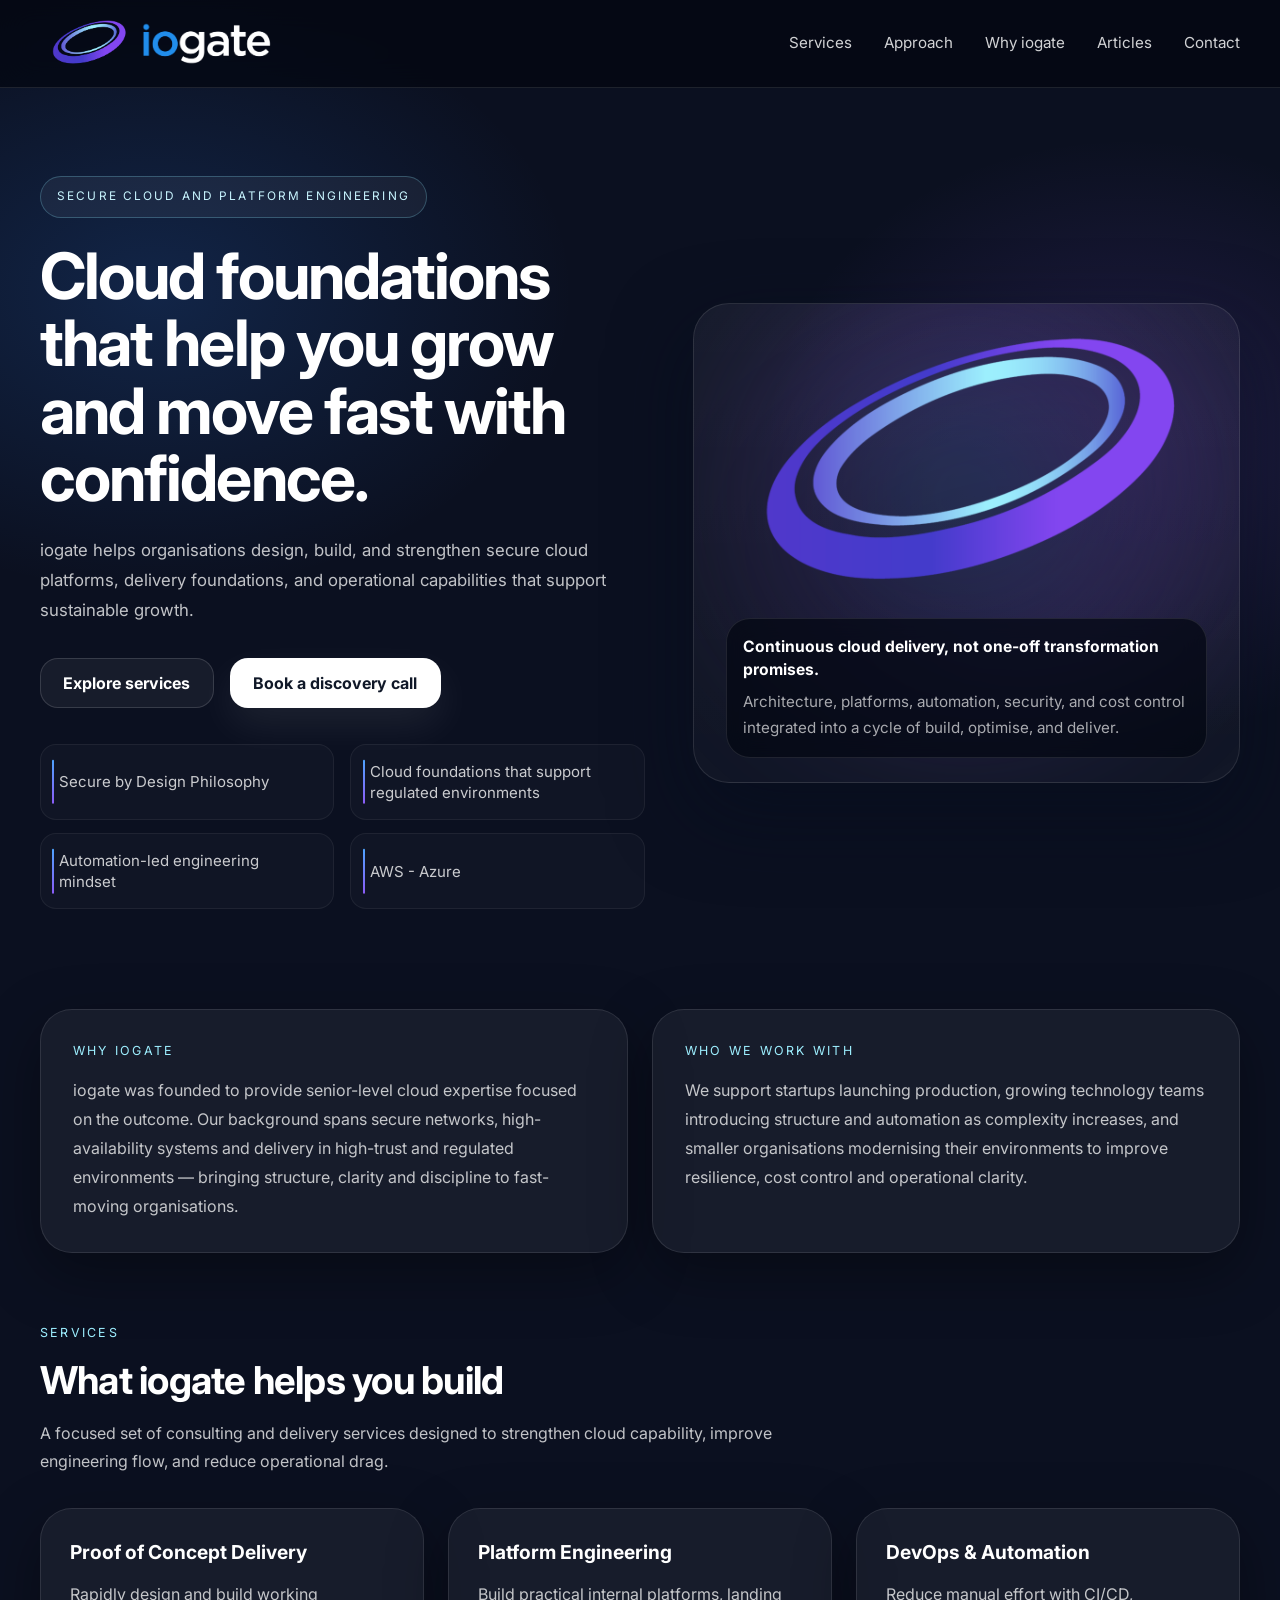
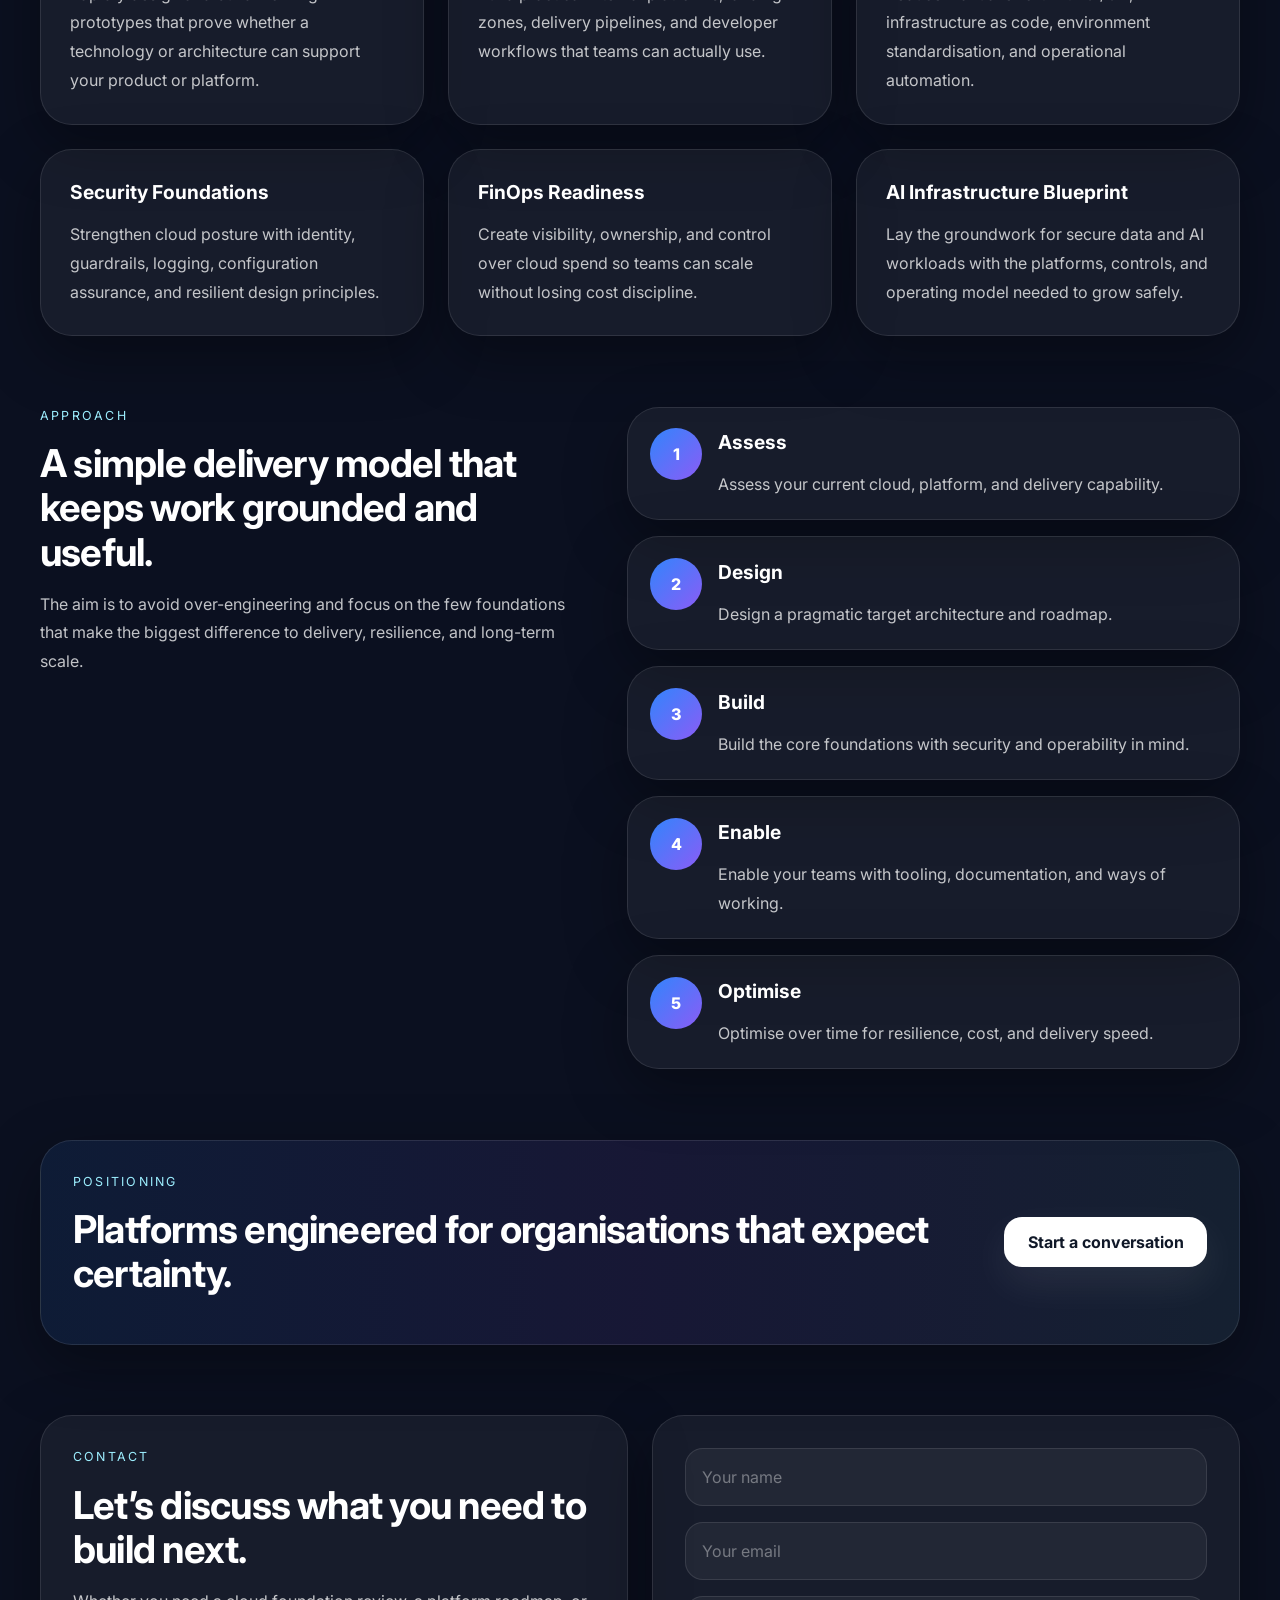
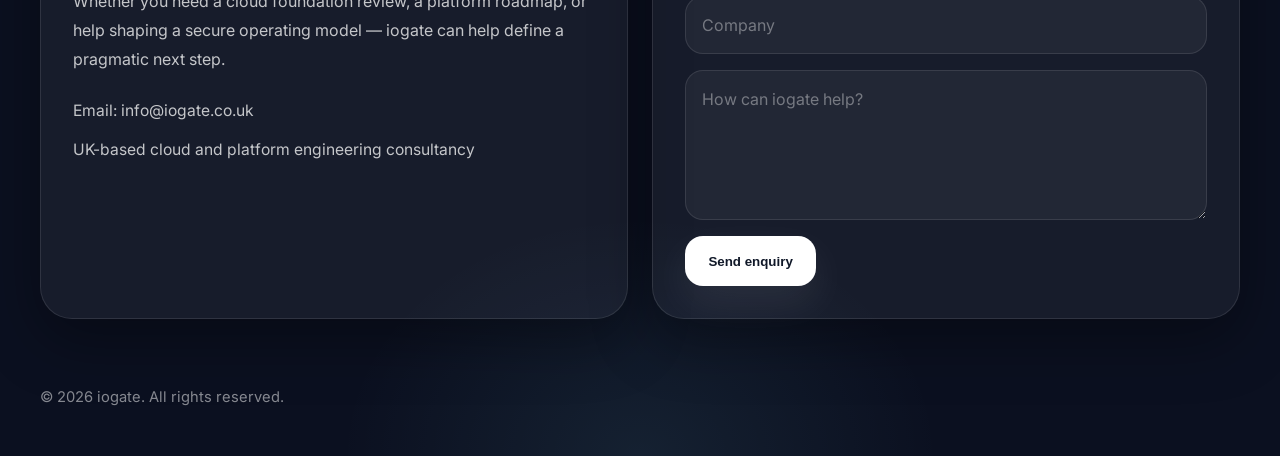
==== index.html @ 21b883d8 "added details for articles" ====
<!DOCTYPE html>
<html lang="en">
<head>
  <meta charset="UTF-8" />
  <meta name="viewport" content="width=device-width, initial-scale=1.0" />
  <title>iogate | Secure Cloud and Platform Engineering</title>
  <meta
    name="description"
    content="iogate helps organisations design, build, and strengthen secure cloud platforms, delivery foundations, and operational capabilities that support sustainable growth."
  />
  <link rel="stylesheet" href="styles.css" />

  <!-- Inter font -->
  <link rel="preconnect" href="https://fonts.bunny.net" />
  <link rel="stylesheet" href="https://fonts.bunny.net/css?family=inter:400,700,800" />

  <!-- Favicons -->
  <link rel="icon" type="image/svg+xml" href="/images/favicon/favicon.svg">
  <link rel="icon" type="image/png" sizes="96x96" href="/images/favicon/favicon-96x96.png">
  <link rel="icon" href="/images/favicon/favicon.ico">

  <!-- Apple -->
  <link rel="apple-touch-icon" sizes="180x180" href="/images/favicon/apple-touch-icon.png">

  <!-- Manifest -->
  <link rel="manifest" href="/images/favicon/site.webmanifest">
</head>
<body>
  <header class="site-header">
    <div class="container header-inner">
    <a class="brand" href="#top" aria-label="iogate home">
      <img src="images/iogate-logo.png" alt="" class="brand-icon-img" width="2315" height="1316" />
      <img src="images/iogate-logo-header-text.png" alt="iogate" class="brand-text-img" width="3014" height="839" />
    </a>

      <button class="menu-toggle" aria-expanded="false" aria-controls="site-nav" id="menuToggle">
        Menu
      </button>

      <nav class="nav" id="site-nav">
        <a href="#services">Services</a>
        <a href="#approach">Approach</a>
        <a href="#about">Why iogate</a>
        <a href="articles/">Articles</a>
        <a href="#contact">Contact</a>
      </nav>
    </div>
  </header>

  <main id="top">
    <section class="hero">
      <div class="container hero-grid">
        <div class="hero-copy">
          <div class="eyebrow">Secure cloud and platform engineering</div>
          <h1>Cloud foundations that help you grow and move fast with confidence.</h1>
          <p>
            iogate helps organisations design, build, and strengthen secure cloud platforms,
            delivery foundations, and operational capabilities that support sustainable growth.
          </p>
          <div class="button-row">
            <a class="button button-secondary" href="#services">Explore services</a>            
            <a class="button button-primary" href="#contact">Book a discovery call</a>
          </div>
          <div class="trust-grid">
            <div class="trust-card">Secure by Design Philosophy</div>
            <div class="trust-card">Cloud foundations that support regulated environments</div>
            <div class="trust-card">Automation-led engineering mindset</div>
            <div class="trust-card">AWS - Azure</div>            
          </div>
        </div>

        <div class="visual-card" aria-hidden="true">
          <img src="images/iogate-logo.png" alt="iogate logo" class="visual-logo" width="2315" height="1316" />

          <div class="visual-note">
          <strong>Continuous cloud delivery, not one-off transformation promises.</strong>
          <p>
            Architecture, platforms, automation, security, and cost control integrated into a cycle of build, optimise, and deliver.
          </p>
          </div>
        </div>
      </div>
    </section>

    <section class="section" id="about">
      <div class="container panel-grid-2">
        <div class="panel">
          <div class="kicker">Why iogate</div>
          <p>iogate was founded to provide senior-level cloud expertise focused on the outcome. Our background spans secure networks, high-availability systems and delivery in high-trust and regulated environments — bringing structure, clarity and discipline to fast-moving organisations.</p>
        </div>
        <div class="panel">
          <div class="kicker">Who we work with</div>          
          <p>We support startups launching production, growing technology teams introducing structure and automation as complexity increases, and smaller organisations modernising their environments to improve resilience, cost control and operational clarity.</p>
        </div>
        <!-- <div class="panel">
          <p>The focus is on practical foundations that teams can own, support, and extend over time.</p>
        </div> -->
      </div>
    </section>

    <section class="section" id="services">
      <div class="container">
        <div class="section-intro">
          <div class="kicker">Services</div>
          <h2>What iogate helps you build</h2>
          <p>
            A focused set of consulting and delivery services designed to strengthen cloud capability,
            improve engineering flow, and reduce operational drag.
          </p>
        </div>

        <div class="services-grid">
          <a href="articles/proof-of-concept-delivery.html" class="service-card-link">
            <article class="service-card">
              <h3>Proof of Concept Delivery</h3>
              <p>Rapidly design and build working prototypes that prove whether a technology or architecture can support your product or platform.</p>
            </article>
          </a>
          <a href="articles/platform-engineering.html" class="service-card-link">
            <article class="service-card">
              <h3>Platform Engineering</h3>
              <p>Build practical internal platforms, landing zones, delivery pipelines, and developer workflows that teams can actually use.</p>
            </article>
          </a>
          <a href="articles/devops-and-automation.html" class="service-card-link">
            <article class="service-card">
              <h3>DevOps &amp; Automation</h3>
              <p>Reduce manual effort with CI/CD, infrastructure as code, environment standardisation, and operational automation.</p>
            </article>
          </a>
          <a href="articles/security-foundations.html" class="service-card-link">
            <article class="service-card">
              <h3>Security Foundations</h3>
              <p>Strengthen cloud posture with identity, guardrails, logging, configuration assurance, and resilient design principles.</p>
            </article>
          </a>
          <a href="articles/finops-readiness.html" class="service-card-link">
            <article class="service-card">
              <h3>FinOps Readiness</h3>
              <p>Create visibility, ownership, and control over cloud spend so teams can scale without losing cost discipline.</p>
            </article>
          </a>
          <a href="articles/ai-infrastructure-blueprint.html" class="service-card-link">
            <article class="service-card">
              <h3>AI Infrastructure Blueprint</h3>
              <p>Lay the groundwork for secure data and AI workloads with the platforms, controls, and operating model needed to grow safely.</p>
            </article>
          </a>
        </div>
      </div>
    </section>

    <section class="section" id="approach">
      <div class="container approach-grid">
        <div class="section-intro">
          <div class="kicker">Approach</div>
          <h2>A simple delivery model that keeps work grounded and useful.</h2>
          <p>
            The aim is to avoid over-engineering and focus on the few foundations that make the biggest difference to delivery,
            resilience, and long-term scale.
          </p>
        </div>

        <div class="steps">
          <article class="step">
            <div class="step-number">1</div>
            <div>
              <h3>Assess</h3>
              <p>Assess your current cloud, platform, and delivery capability.</p>
            </div>
          </article>
          <article class="step">
            <div class="step-number">2</div>
            <div>
              <h3>Design</h3>
              <p>Design a pragmatic target architecture and roadmap.</p>
            </div>
          </article>
          <article class="step">
            <div class="step-number">3</div>
            <div>
              <h3>Build</h3>
              <p>Build the core foundations with security and operability in mind.</p>
            </div>
          </article>
          <article class="step">
            <div class="step-number">4</div>
            <div>
              <h3>Enable</h3>
              <p>Enable your teams with tooling, documentation, and ways of working.</p>
            </div>
          </article>
          <article class="step">
            <div class="step-number">5</div>
            <div>
              <h3>Optimise</h3>
              <p>Optimise over time for resilience, cost, and delivery speed.</p>
            </div>
          </article>
        </div>
      </div>
    </section>

    <section class="section">
      <div class="container">
        <div class="positioning">
          <div>
            <div class="kicker">Positioning</div>
            <h2>Platforms engineered for organisations that expect certainty.</h2>
          </div>
          <a class="button button-primary" href="#contact">Start a conversation</a>
        </div>
      </div>
    </section>

    <section class="section" id="contact">
      <div class="container contact-grid">
        <div class="contact-panel">
          <div class="kicker">Contact</div>
          <h2>Let’s discuss what you need to build next.</h2>
          <p>
            Whether you need a cloud foundation review, a platform roadmap, or help shaping a secure operating model — iogate can help define a pragmatic next step.
          </p>
          <div class="contact-meta">
            <div>Email: <a href="mailto:info@iogate.co.uk">info@iogate.co.uk</a></div>
            <div>UK-based cloud and platform engineering consultancy</div>
          </div>
        </div>

        <div class="form-panel">
          <form class="form-grid" action="https://formspree.io/f/meevdgod" method="POST">
            <label for="field-name" class="sr-only">Your name</label>
            <input id="field-name" type="text" name="name" placeholder="Your name" />
            <label for="field-email" class="sr-only">Your email</label>
            <input id="field-email" type="email" name="email" placeholder="Your email" />
            <label for="field-company" class="sr-only">Company</label>
            <input id="field-company" type="text" name="company" placeholder="Company" />
            <label for="field-message" class="sr-only">How can iogate help?</label>
            <textarea id="field-message" name="message" placeholder="How can iogate help?"></textarea>
            <button class="button button-primary" type="submit">Send enquiry</button>
          </form>
        </div>
      </div>
    </section>
  </main>

  <footer class="footer">
    <div class="container">© <span id="year"></span> iogate. All rights reserved.</div>
  </footer>

  <script>
    const menuToggle = document.getElementById('menuToggle');
    const siteNav = document.getElementById('site-nav');
    const year = document.getElementById('year');

    if (year) {
      year.textContent = new Date().getFullYear();
    }

    if (menuToggle && siteNav) {
      menuToggle.addEventListener('click', function () {
        const isOpen = siteNav.classList.toggle('open');
        menuToggle.setAttribute('aria-expanded', String(isOpen));
      });

      siteNav.querySelectorAll('a').forEach(function (link) {
        link.addEventListener('click', function () {
          siteNav.classList.remove('open');
          menuToggle.setAttribute('aria-expanded', 'false');
        });
      });
    }
  </script>
</body>
</html>
---- styles.css ----
:root {
  --bg: #0b1020;
  --bg-soft: rgba(255, 255, 255, 0.05);
  --bg-softer: rgba(255, 255, 255, 0.03);
  --border: rgba(255, 255, 255, 0.1);

  --text: #ffffff;
  --muted: rgba(255, 255, 255, 0.75);
  --muted-2: rgba(255, 255, 255, 0.65);

  --blue: #4ea3ff;
  --blue-strong: #3185fc;
  --violet: #8b5cf6;
  --cyan: #8be9ff;

  --shadow: 0 20px 60px rgba(0, 0, 0, 0.35);
  --shadow-strong: 0 30px 80px rgba(6, 12, 30, 0.55);

  --radius: 32px;
  --radius-sm: 18px;
  --max: 1200px;
}

/* Base */
* {
  box-sizing: border-box;
}

.sr-only {
  position: absolute;
  width: 1px;
  height: 1px;
  padding: 0;
  margin: -1px;
  overflow: hidden;
  clip: rect(0, 0, 0, 0);
  white-space: nowrap;
  border: 0;
}

html {
  scroll-behavior: smooth;
}

body {
  margin: 0;
  font-family: Inter, ui-sans-serif, system-ui, -apple-system, BlinkMacSystemFont, "Segoe UI", sans-serif;
  line-height: 1.5;
  color: var(--text);
  background:
    radial-gradient(700px 500px at 12% 8%, rgba(49, 133, 252, 0.18), transparent 60%),
    radial-gradient(600px 500px at 88% 12%, rgba(139, 92, 246, 0.18), transparent 60%),
    radial-gradient(500px 400px at 50% 100%, rgba(139, 233, 255, 0.08), transparent 60%),
    var(--bg);
}

h1,
h2,
h3,
p {
  margin: 0;
}

a {
  color: inherit;
  text-decoration: none;
}

img {
  display: block;
  max-width: 100%;
}

.container {
  width: min(calc(100% - 2rem), var(--max));
  margin: 0 auto;
}

/* Header */
.site-header {
  position: sticky;
  top: 0;
  z-index: 20;
  backdrop-filter: blur(16px);
  background: rgba(4, 7, 16, 0.7);
  border-bottom: 1px solid var(--border);
}

.header-inner {
  position: relative;
  display: flex;
  align-items: center;
  justify-content: space-between;
  gap: 1rem;
  padding: 1rem 0;
}

.brand {
  display: flex;
  align-items: center;
  gap: 0;
}

.brand-icon-img {
  width: auto;
  height: 55px;
  margin-right: -16px;
}

.brand-text-img {
  width: auto;
  height: 44px;
}

.brand-logo {
  display: block;
  width: auto;
  height: 72px;
  filter: drop-shadow(0 8px 20px rgba(78, 163, 255, 0.25));
}

.nav {
  display: flex;
  align-items: center;
  gap: 2rem;
  color: rgba(255, 255, 255, 0.82);
  font-size: 0.95rem;
}

.nav a:hover {
  color: #fff;
}

.menu-toggle {
  display: none;
  padding: 0.7rem 0.9rem;
  border: 1px solid var(--border);
  border-radius: 14px;
  background: var(--bg-soft);
  color: #fff;
  cursor: pointer;
}

/* Hero */
.hero {
  padding: 5.5rem 0 4rem;
}

.hero-grid {
  display: grid;
  grid-template-columns: 1.05fr 0.95fr;
  gap: 3rem;
  align-items: center;
}

.eyebrow {
  display: inline-flex;
  align-items: center;
  gap: 0.5rem;
  margin-bottom: 1.5rem;
  padding: 0.7rem 1rem;
  border: 1px solid rgba(139, 233, 255, 0.25);
  border-radius: 999px;
  background: var(--bg-soft);
  color: #c8f5ff;
  font-size: 0.74rem;
  letter-spacing: 0.18em;
  text-transform: uppercase;
}

h1 {
  max-width: 14ch;
  font-size: clamp(2.6rem, 5vw, 4.5rem);
  line-height: 1.05;
  letter-spacing: -0.03em;
}

.hero-copy p {
  max-width: 60ch;
  margin-top: 1.5rem;
  color: var(--muted);
  font-size: 1.05rem;
  line-height: 1.8;
}

/* Buttons */
.button-row {
  display: flex;
  flex-wrap: wrap;
  gap: 1rem;
  margin-top: 2rem;
}

.button {
  display: inline-flex;
  align-items: center;
  justify-content: center;
  min-height: 50px;
  padding: 0 1.4rem;
  border: 1px solid transparent;
  border-radius: 18px;
  font-weight: 700;
  transition: transform 0.18s ease, background 0.18s ease, border-color 0.18s ease;
  white-space: nowrap;
  width: fit-content;
}

.button:hover {
  transform: translateY(-1px);
}

.button-primary {
  background: #fff;
  color: #101828;
  box-shadow: 0 16px 40px rgba(255, 255, 255, 0.08);
}

.button-secondary {
  border-color: rgba(255, 255, 255, 0.14);
  background: var(--bg-soft);
  color: #fff;
}

/* Trust cards */
.trust-grid {
  display: grid;
  grid-template-columns: repeat(2, minmax(0, 1fr));
  gap: 0.85rem 1rem;
  margin-top: 2.25rem;
}

.trust-card {
  position: relative;
  display: flex;
  align-items: center;
  min-height: 64px;
  padding: 1rem 1rem 1rem 1.15rem;
  border: 1px solid rgba(255, 255, 255, 0.06);
  border-radius: 16px;
  background: rgba(255, 255, 255, 0.025);
  color: rgba(255, 255, 255, 0.78);
  font-size: 0.94rem;
  line-height: 1.4;
}

.trust-card::before {
  content: "";
  position: absolute;
  top: 50%;
  left: 0.7rem;
  width: 2px;
  height: 60%;
  border-radius: 999px;
  transform: translateY(-50%);
  background: linear-gradient(180deg, var(--blue), var(--violet));
}

/* Shared panel styles */
.panel,
.service-card,
.step,
.contact-panel,
.form-panel,
.positioning {
  border: 1px solid var(--border);
  border-radius: var(--radius);
  background: var(--bg-soft);
  box-shadow: var(--shadow);
}

/* Hero visual card */
.visual-card {
  position: relative;
  display: flex;
  align-items: center;
  justify-content: center;
  min-height: 30rem;
  overflow: hidden;
  border: 1px solid var(--border);
  border-radius: 36px;
  background: linear-gradient(180deg, rgba(255, 255, 255, 0.05), rgba(255, 255, 255, 0.03));
  box-shadow: var(--shadow-strong);
}

.visual-card::before {
  content: "";
  position: absolute;
  top: 40%;
  left: 50%;
  width: 620px;
  height: 620px;
  border-radius: 999px;
  transform: translate(-50%, -50%);
  background: radial-gradient(
    circle,
    rgba(78, 163, 255, 0.25),
    rgba(139, 92, 246, 0.18),
    transparent 70%
  );
  filter: blur(50px);
  z-index: 0;
}

.visual-logo {
  position: absolute;
  inset: 0;
  z-index: 1;
  width: 100%;
  height: 100%;
  object-fit: contain;
  object-position: center 5%;
  transform: scale(1);
  filter: drop-shadow(0 40px 100px rgba(0, 0, 0, 0.8));
}

.visual-note {
  position: absolute;
  left: 2rem;
  right: 2rem;
  bottom: 1.5rem;
  z-index: 2;
  padding: 1rem;
  border: 1px solid var(--border);
  border-radius: 24px;
  background: rgba(3, 7, 18, 0.72);
  backdrop-filter: blur(12px);
}

.visual-note strong {
  display: block;
  margin-bottom: 0.45rem;
  font-size: 0.98rem;
}

.visual-note p {
  color: var(--muted-2);
  font-size: 0.95rem;
  line-height: 1.7;
}

/* Sections */
section.section {
  padding: 2.2rem 0;
}

.section-intro {
  max-width: 46rem;
  margin-bottom: 2rem;
}

.section-intro h2,
.panel h2,
.positioning h2,
.contact-panel h2 {
  margin-bottom: 1rem;
  font-size: clamp(1.9rem, 3vw, 2.9rem);
  line-height: 1.15;
  letter-spacing: -0.02em;
}

.kicker {
  margin-bottom: 1rem;
  color: #9defff;
  font-size: 0.78rem;
  letter-spacing: 0.18em;
  text-transform: uppercase;
}

.panel p,
.section-intro p,
.service-card p,
.step p,
.contact-panel p,
.contact-meta,
.positioning p {
  color: var(--muted);
  line-height: 1.8;
}

/* Grid layouts */
.panel-grid-3 {
  display: grid;
  grid-template-columns: 1.1fr 1fr 1fr;
  gap: 1.5rem;
}

.panel-grid-2 {
  display: grid;
  grid-template-columns: 1fr 1fr;
  gap: 1.5rem;
}

.panel {
  padding: 2rem;
}

.services-grid {
  display: grid;
  grid-template-columns: repeat(3, minmax(0, 1fr));
  gap: 1.5rem;
}

.service-card {
  padding: 1.8rem;
  transition: transform 0.18s ease, background 0.18s ease;
}

.service-card-link {
  display: block;
  color: inherit;
  text-decoration: none;
  border-radius: var(--radius);
}

.service-card-link .service-card {
  height: 100%;
}

.service-card:hover {
  transform: translateY(-4px);
  background: rgba(255, 255, 255, 0.07);
}

.service-card h3,
.step h3 {
  margin-bottom: 0.8rem;
  font-size: 1.2rem;
}

.approach-grid {
  display: grid;
  grid-template-columns: 0.95fr 1.05fr;
  gap: 2rem;
  align-items: start;
}

.steps {
  display: grid;
  gap: 1rem;
}

.step {
  display: grid;
  grid-template-columns: 52px 1fr;
  gap: 1rem;
  align-items: start;
  padding: 1.3rem 1.4rem;
}

.step-number {
  display: grid;
  place-items: center;
  width: 52px;
  height: 52px;
  border-radius: 999px;
  background: linear-gradient(135deg, var(--blue-strong), var(--violet));
  font-weight: 800;
}

.positioning {
  display: flex;
  align-items: center;
  justify-content: space-between;
  gap: 1.5rem;
  padding: 2rem;
  background: linear-gradient(
    90deg,
    rgba(49, 133, 252, 0.1),
    rgba(139, 92, 246, 0.1),
    rgba(139, 233, 255, 0.08)
  );
}

/* Contact */
.contact-grid {
  display: grid;
  grid-template-columns: 1fr 1fr;
  gap: 1.5rem;
}

.contact-panel,
.form-panel {
  padding: 2rem;
}

.contact-meta {
  display: grid;
  gap: 0.65rem;
  margin-top: 1.5rem;
  font-size: 0.98rem;
}

.form-grid {
  display: grid;
  gap: 1rem;
}

input,
textarea {
  width: 100%;
  padding: 1rem;
  border: 1px solid var(--border);
  border-radius: 18px;
  background: rgba(255, 255, 255, 0.05);
  color: #fff;
  font: inherit;
}

input::placeholder,
textarea::placeholder {
  color: rgba(255, 255, 255, 0.38);
}

input:focus,
textarea:focus {
  outline: none;
  border-color: rgba(78, 163, 255, 0.45);
  box-shadow: 0 0 0 4px rgba(78, 163, 255, 0.08);
}

textarea {
  min-height: 150px;
  resize: vertical;
}

/* Article body */
.article-body {
  max-width: 54rem;
  color: var(--muted);
  font-size: 1.1rem;
  line-height: 2;
}

.article-body h2 {
  margin-top: 3rem;
  margin-bottom: 1.25rem;
  padding-top: 2rem;
  border-top: 1px solid var(--border);
  color: var(--text);
  font-size: 1.6rem;
  letter-spacing: -0.02em;
}

.article-body h2:first-child {
  margin-top: 0;
  padding-top: 0;
  border-top: none;
}

.article-body h3 {
  margin-top: 2.5rem;
  margin-bottom: 1rem;
  color: var(--text);
  font-size: 1.25rem;
}

.article-body p {
  margin-top: 0;
  margin-bottom: 1.75rem;
}

.article-body ul,
.article-body ol {
  margin: 0 0 1.75rem 1.5rem;
  color: var(--muted);
}

.article-body li {
  margin-bottom: 0.65rem;
}

.article-body a {
  color: var(--blue);
  text-decoration: underline;
  text-decoration-color: rgba(78, 163, 255, 0.3);
  text-underline-offset: 3px;
  transition: text-decoration-color 0.18s ease;
}

.article-body a:hover {
  text-decoration-color: var(--blue);
}

.article-img {
  display: block;
  max-width: 60%;
  height: auto;
  margin: 2rem auto;
  border-radius: var(--radius-sm);
  border: 1px solid var(--border);
}

/* Footer */
.footer {
  padding: 2rem 0 3rem;
  color: rgba(255, 255, 255, 0.5);
  font-size: 0.92rem;
}

/* Tablet and down */
@media (max-width: 980px) {
  .hero-grid,
  .panel-grid-3,
  .panel-grid-2,
  .services-grid,
  .approach-grid,
  .contact-grid {
    grid-template-columns: 1fr;
  }

  .visual-card {
    min-height: 26rem;
  }

  .positioning {
    flex-direction: column;
    align-items: flex-start;
  }
}

/* Mobile */
@media (max-width: 760px) {
  .brand-logo {
    height: 52px;
    filter: drop-shadow(0 8px 20px rgba(78, 163, 255, 0.25));
  }

  .brand-icon-img {
    height: 46px;
    margin-right: -12px;
  }

  .brand-text-img {
    height: 36px;
  }

  .nav {
    display: none;
    position: absolute;
    top: calc(100% + 0.75rem);
    right: 1rem;
    left: 1rem;
    flex-direction: column;
    align-items: flex-start;
    padding: 1rem;
    border: 1px solid var(--border);
    border-radius: 22px;
    background: rgba(4, 7, 16, 0.96);
    box-shadow: var(--shadow);
  }

  .nav.open {
    display: flex;
  }

  .menu-toggle {
    display: inline-flex;
  }

  .hero {
    padding-top: 4rem;
  }

  .button-row {
    flex-direction: column;
    align-items: stretch;
  }

  .button {
    width: fit-content;   /* 👈 override full width */
  }

  .trust-grid {
    grid-template-columns: 1fr;
  }

  .visual-card {
    min-height: 26rem;
  }

  .visual-logo {
    object-position: center 9%;
    transform: scale(1.05);
  }

  .visual-card::before {
    inset: 0;
    top: 0;
    left: 0;
    width: auto;
    height: auto;
    border-radius: inherit;
    transform: none;
    background: radial-gradient(
      circle at center 32%,
      rgba(78, 163, 255, 0.22),
      rgba(139, 92, 246, 0.18),
      transparent 65%
    );
    filter: blur(45px);
  }

  .visual-note {
    left: 1rem;
    right: 1rem;
    bottom: 1rem;
    padding: 1.15rem;
  }
}
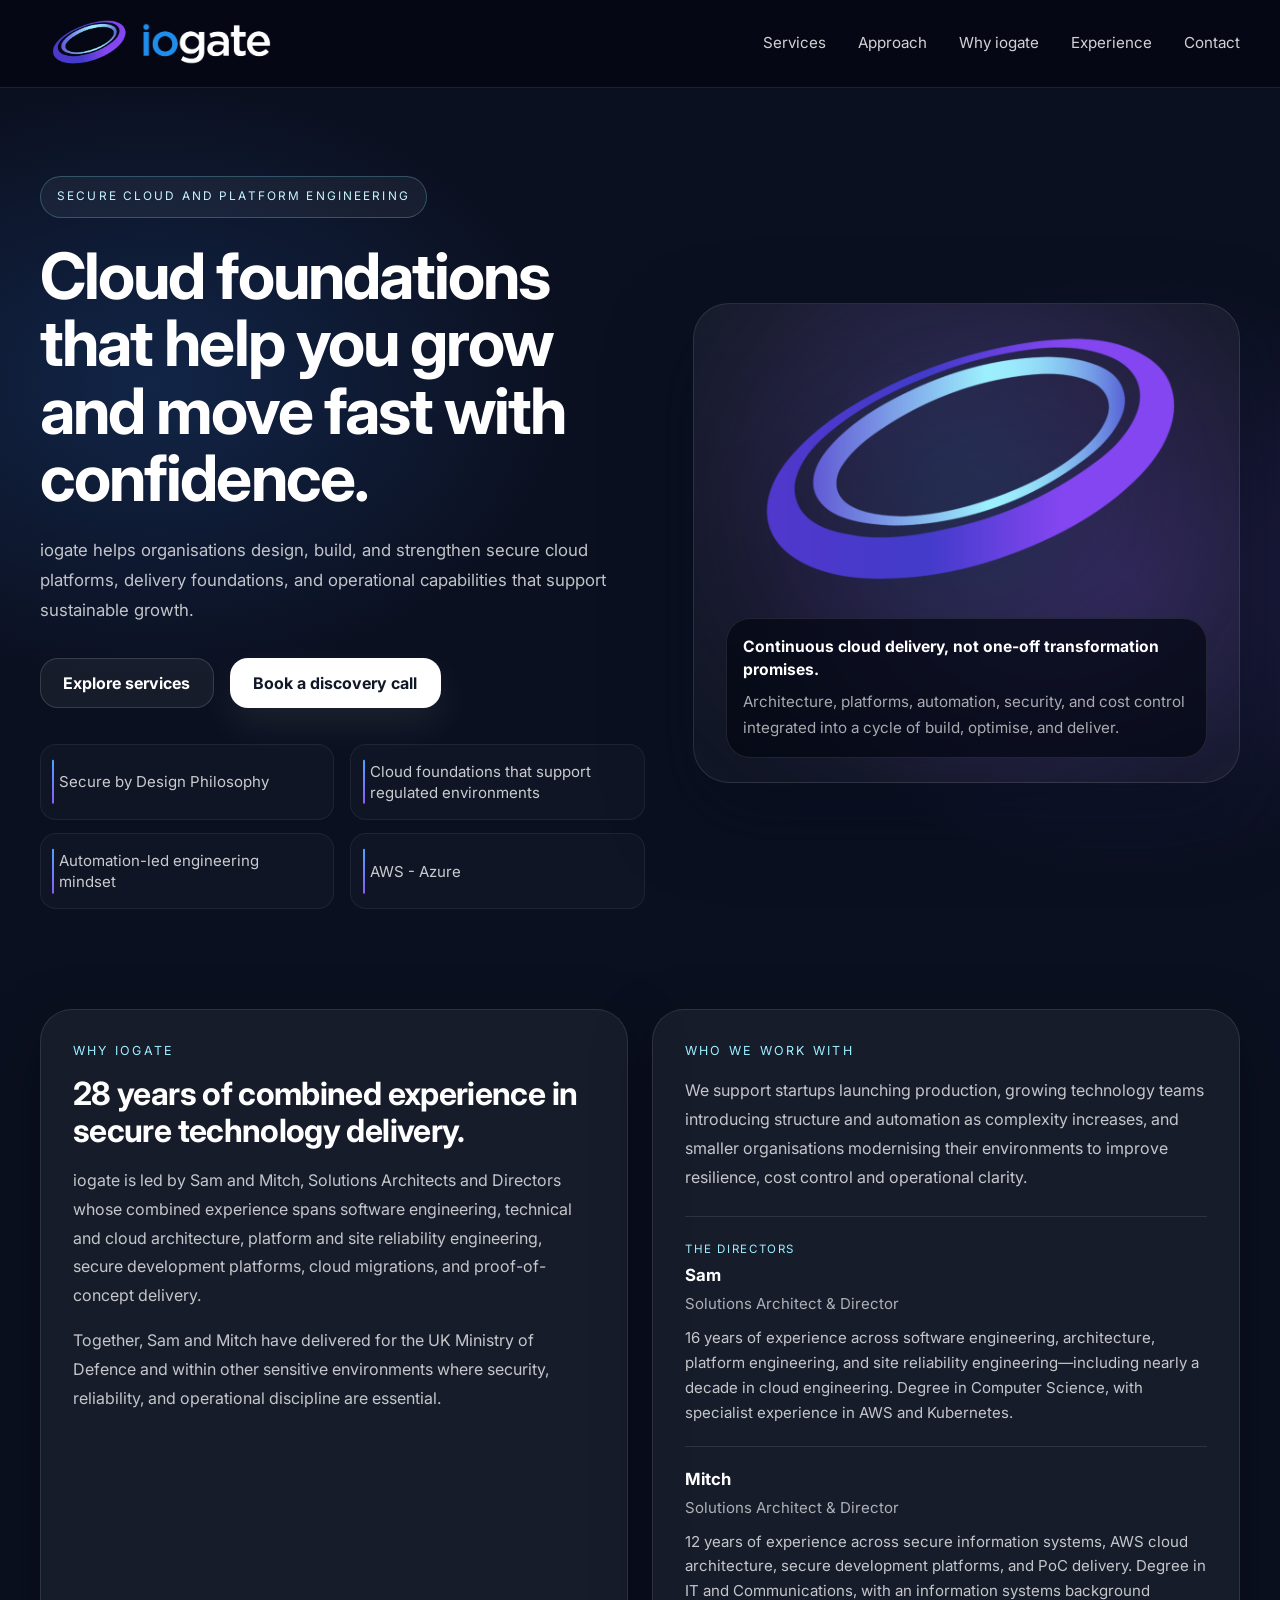
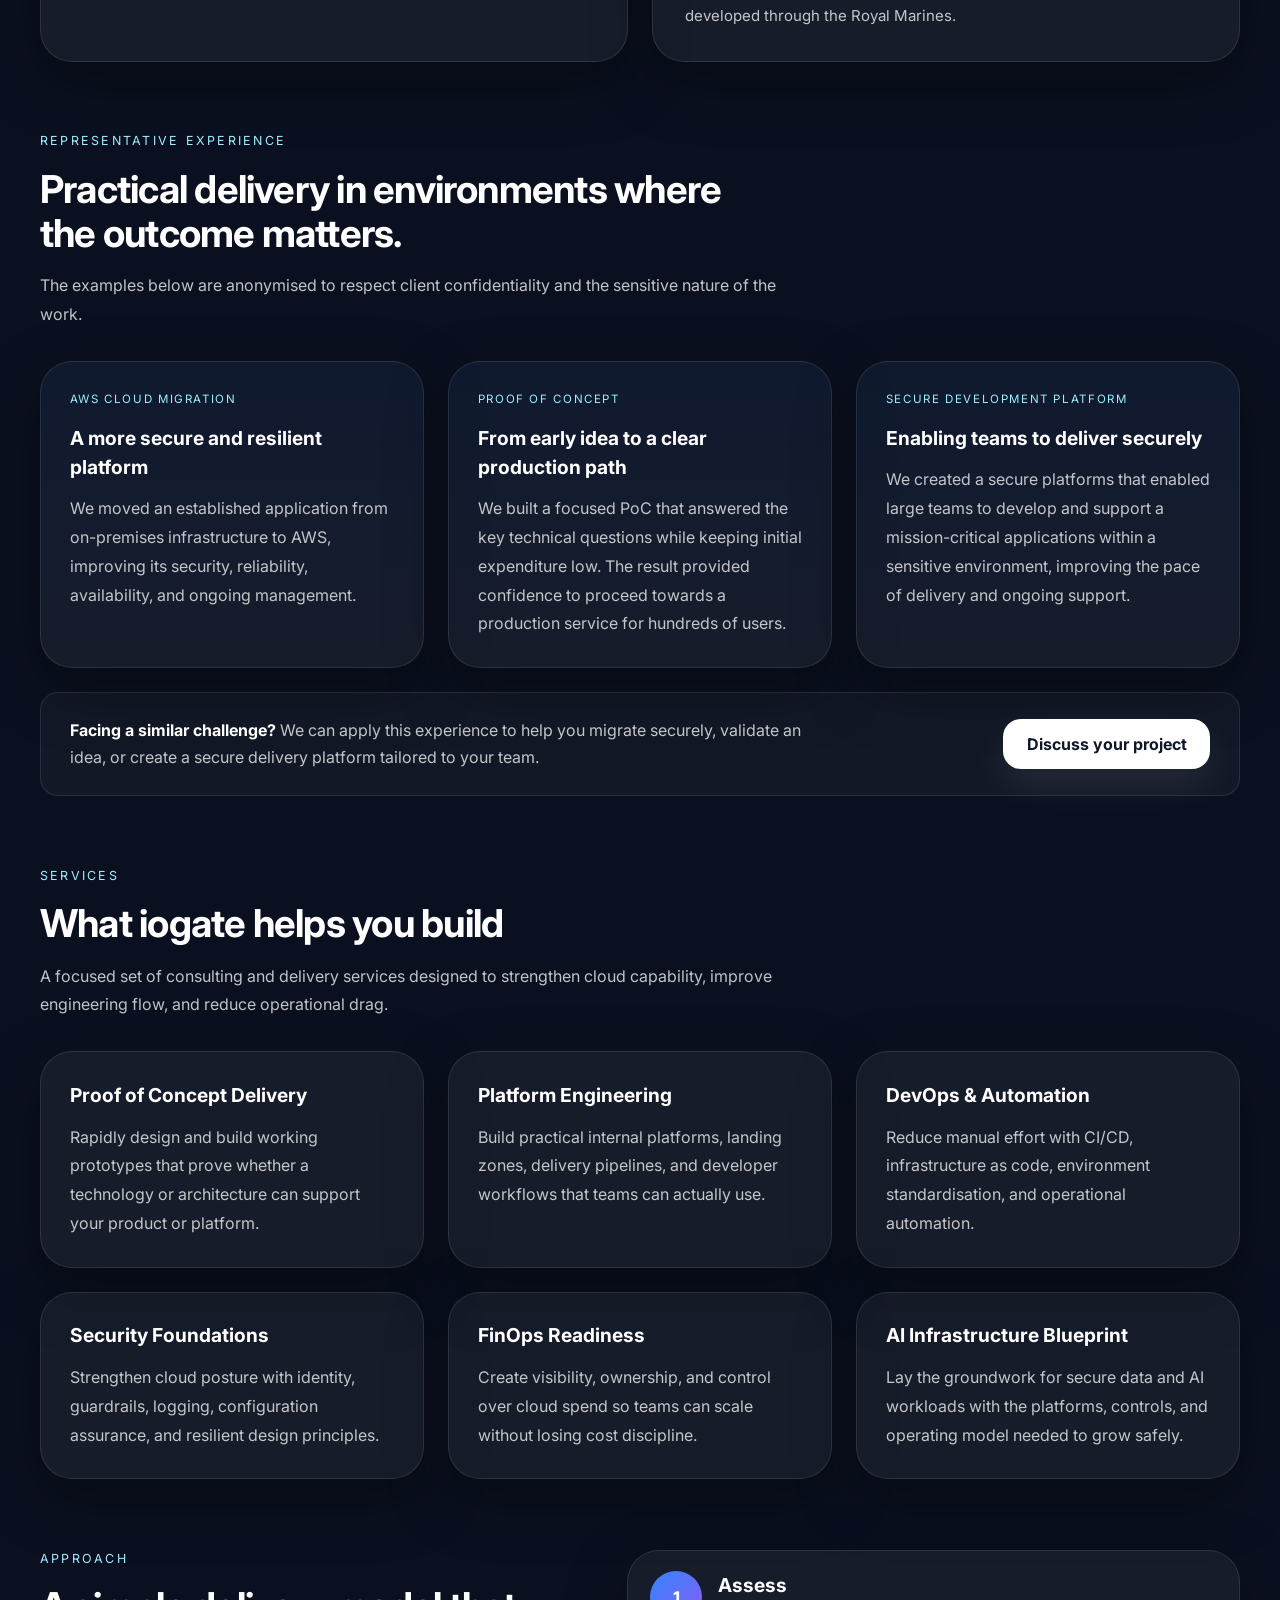
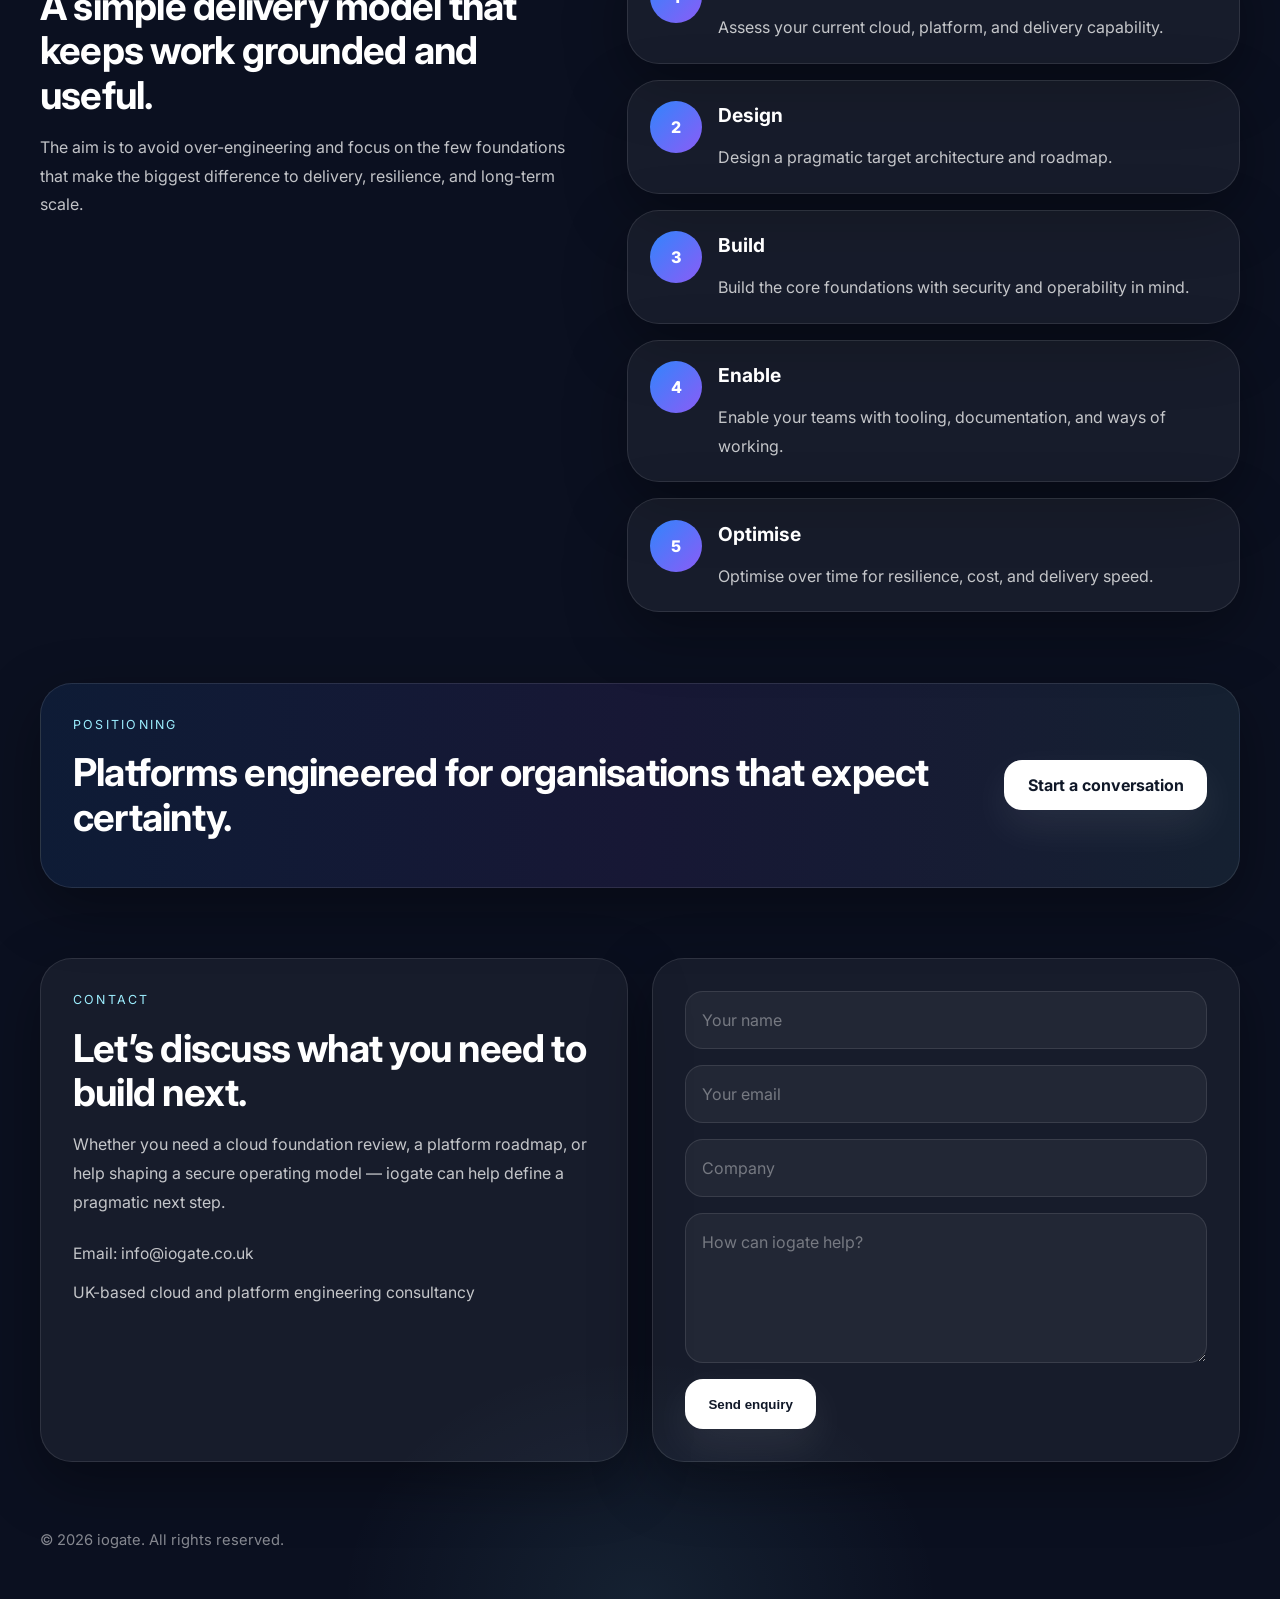
==== commit d0a87b5a: "Added relevant experience." ====
--- a/index.html
+++ b/index.html
@@ -8,7 +8,7 @@
     name="description"
     content="iogate helps organisations design, build, and strengthen secure cloud platforms, delivery foundations, and operational capabilities that support sustainable growth."
   />
-  <link rel="stylesheet" href="styles.css" />
+  <link rel="stylesheet" href="styles.css?v=5" />
 
   <!-- Inter font -->
   <link rel="preconnect" href="https://fonts.bunny.net" />
@@ -41,7 +41,7 @@
         <a href="#services">Services</a>
         <a href="#approach">Approach</a>
         <a href="#about">Why iogate</a>
-        <a href="articles/">Articles</a>
+        <a href="#experience">Experience</a>
         <a href="#contact">Contact</a>
       </nav>
     </div>
@@ -86,15 +86,67 @@
       <div class="container panel-grid-2">
         <div class="panel">
           <div class="kicker">Why iogate</div>
-          <p>iogate was founded to provide senior-level cloud expertise focused on the outcome. Our background spans secure networks, high-availability systems and delivery in high-trust and regulated environments — bringing structure, clarity and discipline to fast-moving organisations.</p>
+          <h2>28 years of combined experience in secure technology delivery.</h2>
+          <p>iogate is led by Sam and Mitch, Solutions Architects and Directors whose combined experience spans software engineering, technical and cloud architecture, platform and site reliability engineering, secure development platforms, cloud migrations, and proof-of-concept delivery.</p>
+          <p class="panel-followup">Together, Sam and Mitch have delivered for the UK Ministry of Defence and within other sensitive environments where security, reliability, and operational discipline are essential.</p>
         </div>
         <div class="panel">
           <div class="kicker">Who we work with</div>          
           <p>We support startups launching production, growing technology teams introducing structure and automation as complexity increases, and smaller organisations modernising their environments to improve resilience, cost control and operational clarity.</p>
+          <div class="founder-meta">
+            <div class="team-heading">The directors</div>
+            <div class="team-grid">
+              <div class="team-profile">
+                <strong>Sam</strong>
+                <span>Solutions Architect &amp; Director</span>
+                <p>16 years of experience across software engineering, architecture, platform engineering, and site reliability engineering—including nearly a decade in cloud engineering. Degree in Computer Science, with specialist experience in AWS and Kubernetes.</p>
+              </div>
+              <div class="team-profile">
+                <strong>Mitch</strong>
+                <span>Solutions Architect &amp; Director</span>
+                <p>12 years of experience across secure information systems, AWS cloud architecture, secure development platforms, and PoC delivery. Degree in IT and Communications, with an information systems background developed through the Royal Marines.</p>
+              </div>
+            </div>
+          </div>
         </div>
         <!-- <div class="panel">
           <p>The focus is on practical foundations that teams can own, support, and extend over time.</p>
         </div> -->
+      </div>
+    </section>
+
+    <section class="section" id="experience">
+      <div class="container">
+        <div class="section-intro">
+          <div class="kicker">Representative experience</div>
+          <h2>Practical delivery in environments where the outcome matters.</h2>
+          <p>
+            The examples below are anonymised to respect client confidentiality and the sensitive nature of the work.
+          </p>
+        </div>
+
+        <div class="experience-grid">
+          <article class="experience-card">
+            <div class="experience-label">AWS cloud migration</div>
+            <h3>A more secure and resilient platform</h3>
+            <p>We moved an established application from on-premises infrastructure to AWS, improving its security, reliability, availability, and ongoing management.</p>
+          </article>
+          <article class="experience-card">
+            <div class="experience-label">Proof of concept</div>
+            <h3>From early idea to a clear production path</h3>
+            <p>We built a focused PoC that answered the key technical questions while keeping initial expenditure low. The result provided confidence to proceed towards a production service for hundreds of users.</p>
+          </article>
+          <article class="experience-card">
+            <div class="experience-label">Secure development platform</div>
+            <h3>Enabling teams to deliver securely</h3>
+            <p>We created a secure platforms that enabled large teams to develop and support a mission-critical applications within a sensitive environment, improving the pace of delivery and ongoing support.</p>
+          </article>
+        </div>
+
+        <div class="experience-cta">
+          <p><strong>Facing a similar challenge?</strong> We can apply this experience to help you migrate securely, validate an idea, or create a secure delivery platform tailored to your team.</p>
+          <a class="button button-primary" href="#contact">Discuss your project</a>
+        </div>
       </div>
     </section>
 
--- a/styles.css
+++ b/styles.css
@@ -369,6 +369,7 @@
 .panel p,
 .section-intro p,
 .service-card p,
+.experience-card p,
 .step p,
 .contact-panel p,
 .contact-meta,
@@ -394,10 +395,113 @@
   padding: 2rem;
 }
 
+.panel h2 {
+  font-size: clamp(1.6rem, 2.5vw, 2.3rem);
+}
+
+.panel .panel-followup {
+  margin-top: 1rem;
+}
+
+.founder-meta {
+  display: grid;
+  gap: 0.35rem;
+  margin-top: 1.5rem;
+  padding-top: 1.5rem;
+  border-top: 1px solid var(--border);
+}
+
+.founder-meta strong {
+  font-size: 1.05rem;
+}
+
+.founder-meta span {
+  color: var(--muted-2);
+  font-size: 0.94rem;
+}
+
+.team-heading {
+  color: #9defff;
+  font-size: 0.72rem;
+  letter-spacing: 0.14em;
+  text-transform: uppercase;
+}
+
+.team-grid {
+  display: grid;
+  gap: 1.25rem;
+}
+
+.team-profile + .team-profile {
+  padding-top: 1.25rem;
+  border-top: 1px solid var(--border);
+}
+
+.team-profile {
+  display: grid;
+  gap: 0.3rem;
+}
+
+.team-profile p {
+  margin-top: 0.35rem;
+  color: var(--muted);
+  font-size: 0.94rem;
+  line-height: 1.65;
+}
+
 .services-grid {
   display: grid;
   grid-template-columns: repeat(3, minmax(0, 1fr));
   gap: 1.5rem;
+}
+
+.experience-grid {
+  display: grid;
+  grid-template-columns: repeat(3, minmax(0, 1fr));
+  gap: 1.5rem;
+}
+
+.experience-card {
+  padding: 1.8rem;
+  border: 1px solid var(--border);
+  border-radius: var(--radius);
+  background: linear-gradient(180deg, rgba(78, 163, 255, 0.07), var(--bg-soft));
+  box-shadow: var(--shadow);
+}
+
+.experience-card h3 {
+  margin-bottom: 0.8rem;
+  font-size: 1.2rem;
+}
+
+.experience-label {
+  margin-bottom: 1rem;
+  color: #9defff;
+  font-size: 0.72rem;
+  letter-spacing: 0.14em;
+  text-transform: uppercase;
+}
+
+.experience-cta {
+  display: flex;
+  align-items: center;
+  justify-content: space-between;
+  gap: 1.5rem;
+  margin-top: 1.5rem;
+  padding: 1.5rem 1.8rem;
+  border: 1px solid var(--border);
+  border-radius: var(--radius-sm);
+  background: rgba(255, 255, 255, 0.035);
+}
+
+.experience-cta p {
+  max-width: 48rem;
+  color: var(--muted);
+  line-height: 1.7;
+}
+
+.experience-cta strong {
+  color: var(--text);
 }
 
 .service-card {
@@ -603,6 +707,7 @@
   .panel-grid-3,
   .panel-grid-2,
   .services-grid,
+  .experience-grid,
   .approach-grid,
   .contact-grid {
     grid-template-columns: 1fr;
@@ -613,6 +718,11 @@
   }
 
   .positioning {
+    flex-direction: column;
+    align-items: flex-start;
+  }
+
+  .experience-cta {
     flex-direction: column;
     align-items: flex-start;
   }
@@ -706,4 +816,4 @@
     bottom: 1rem;
     padding: 1.15rem;
   }
-}+}
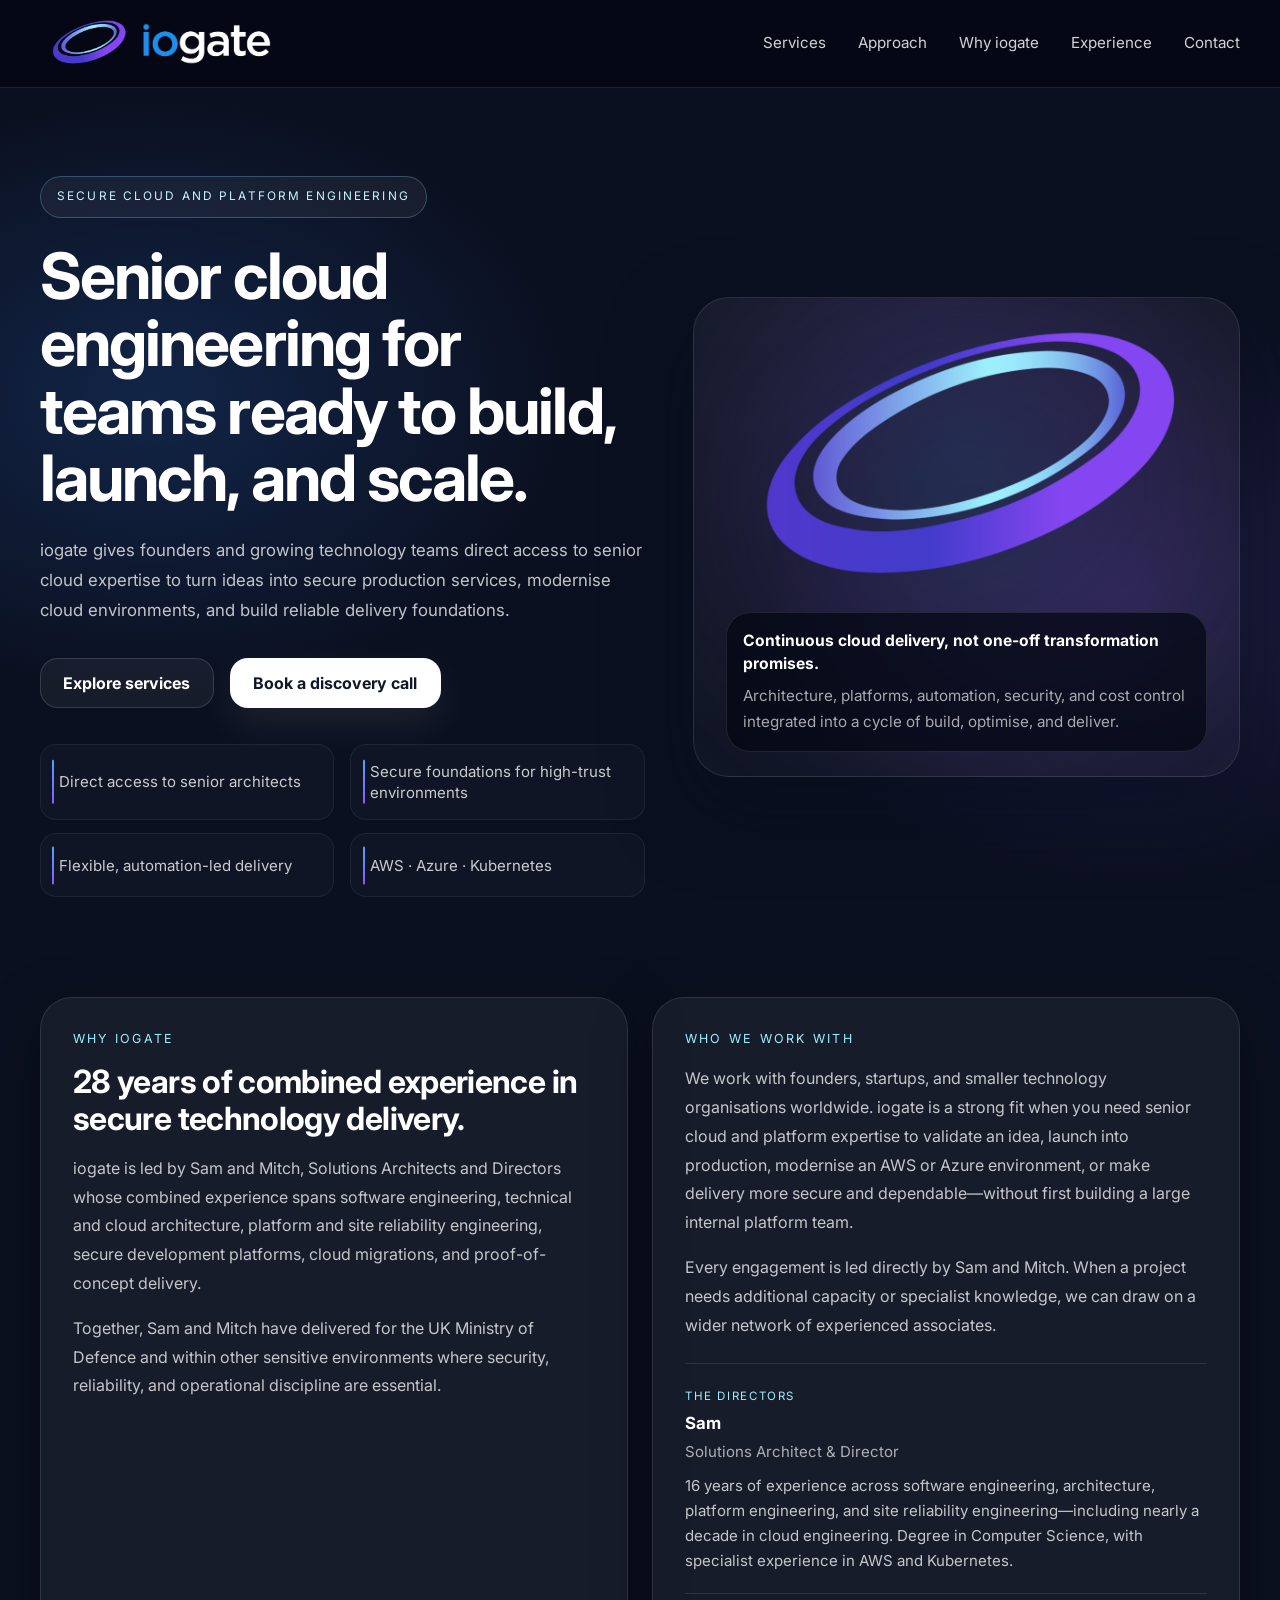
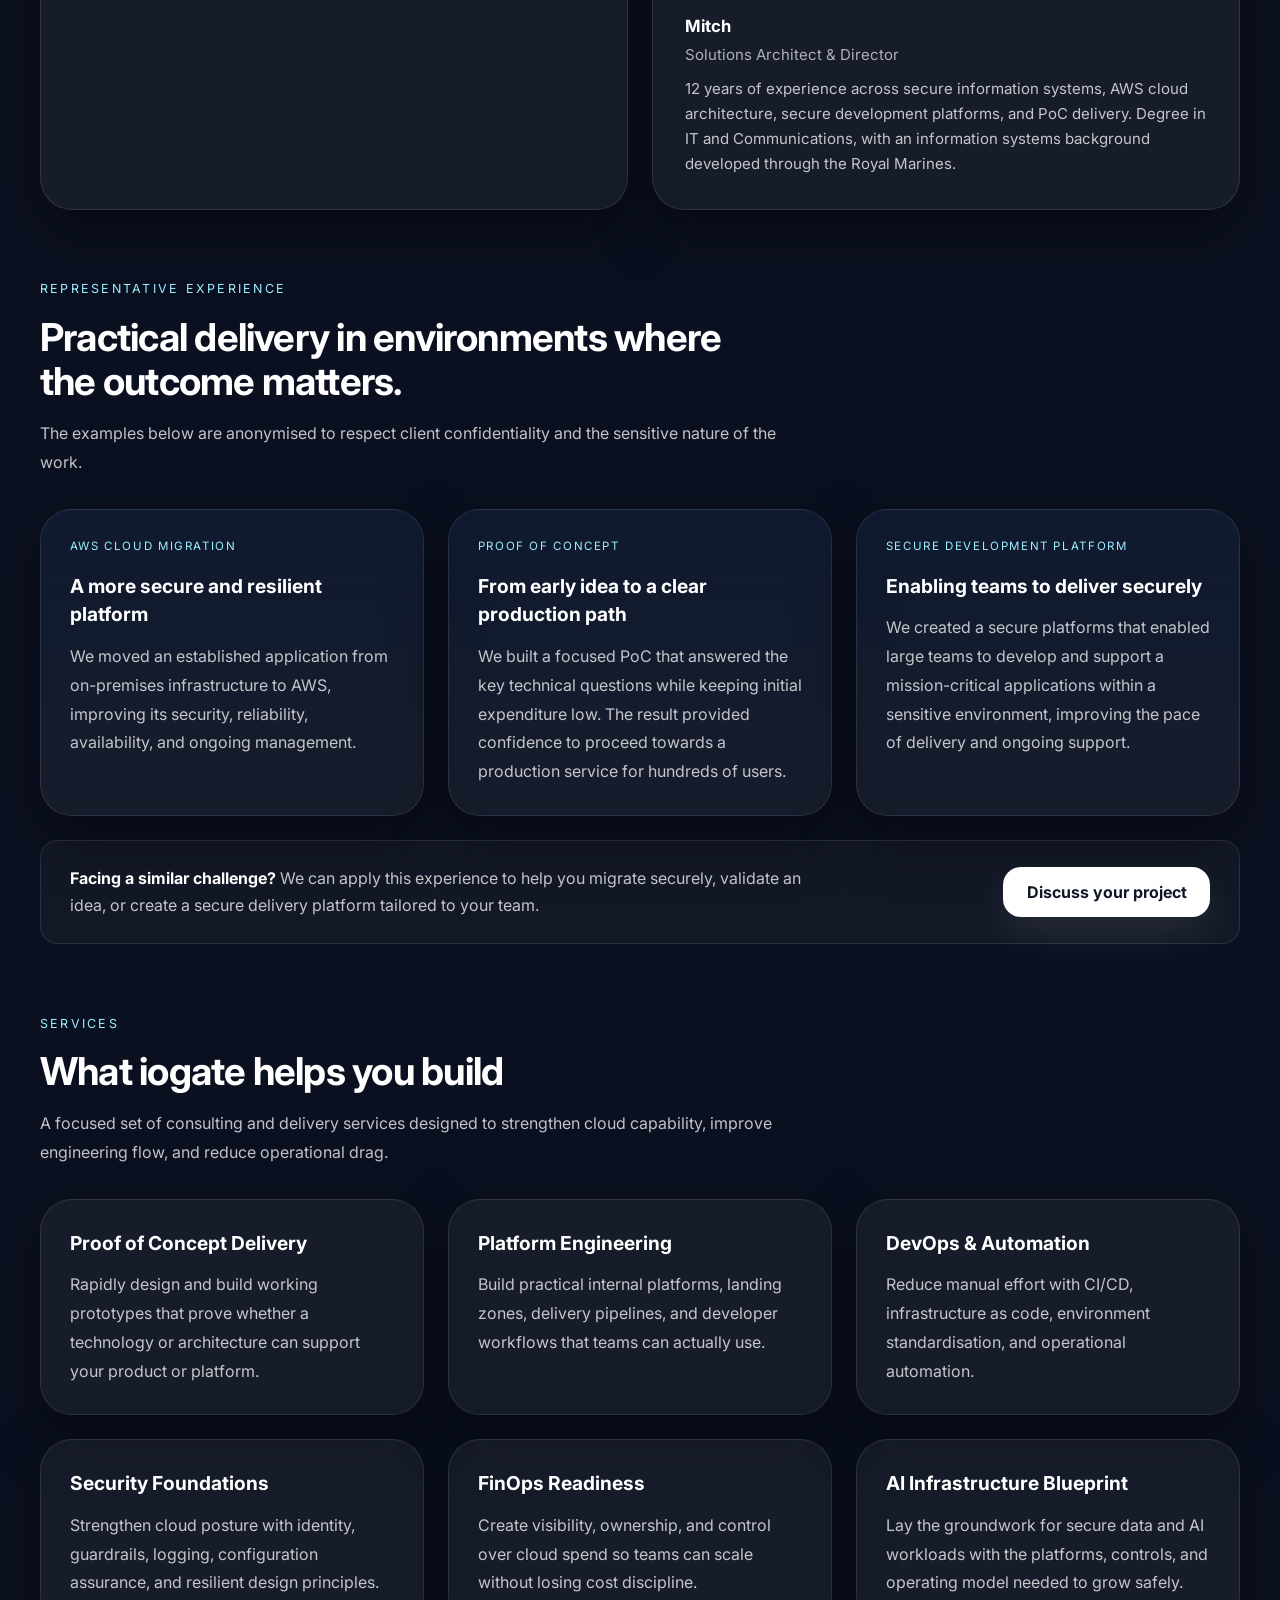
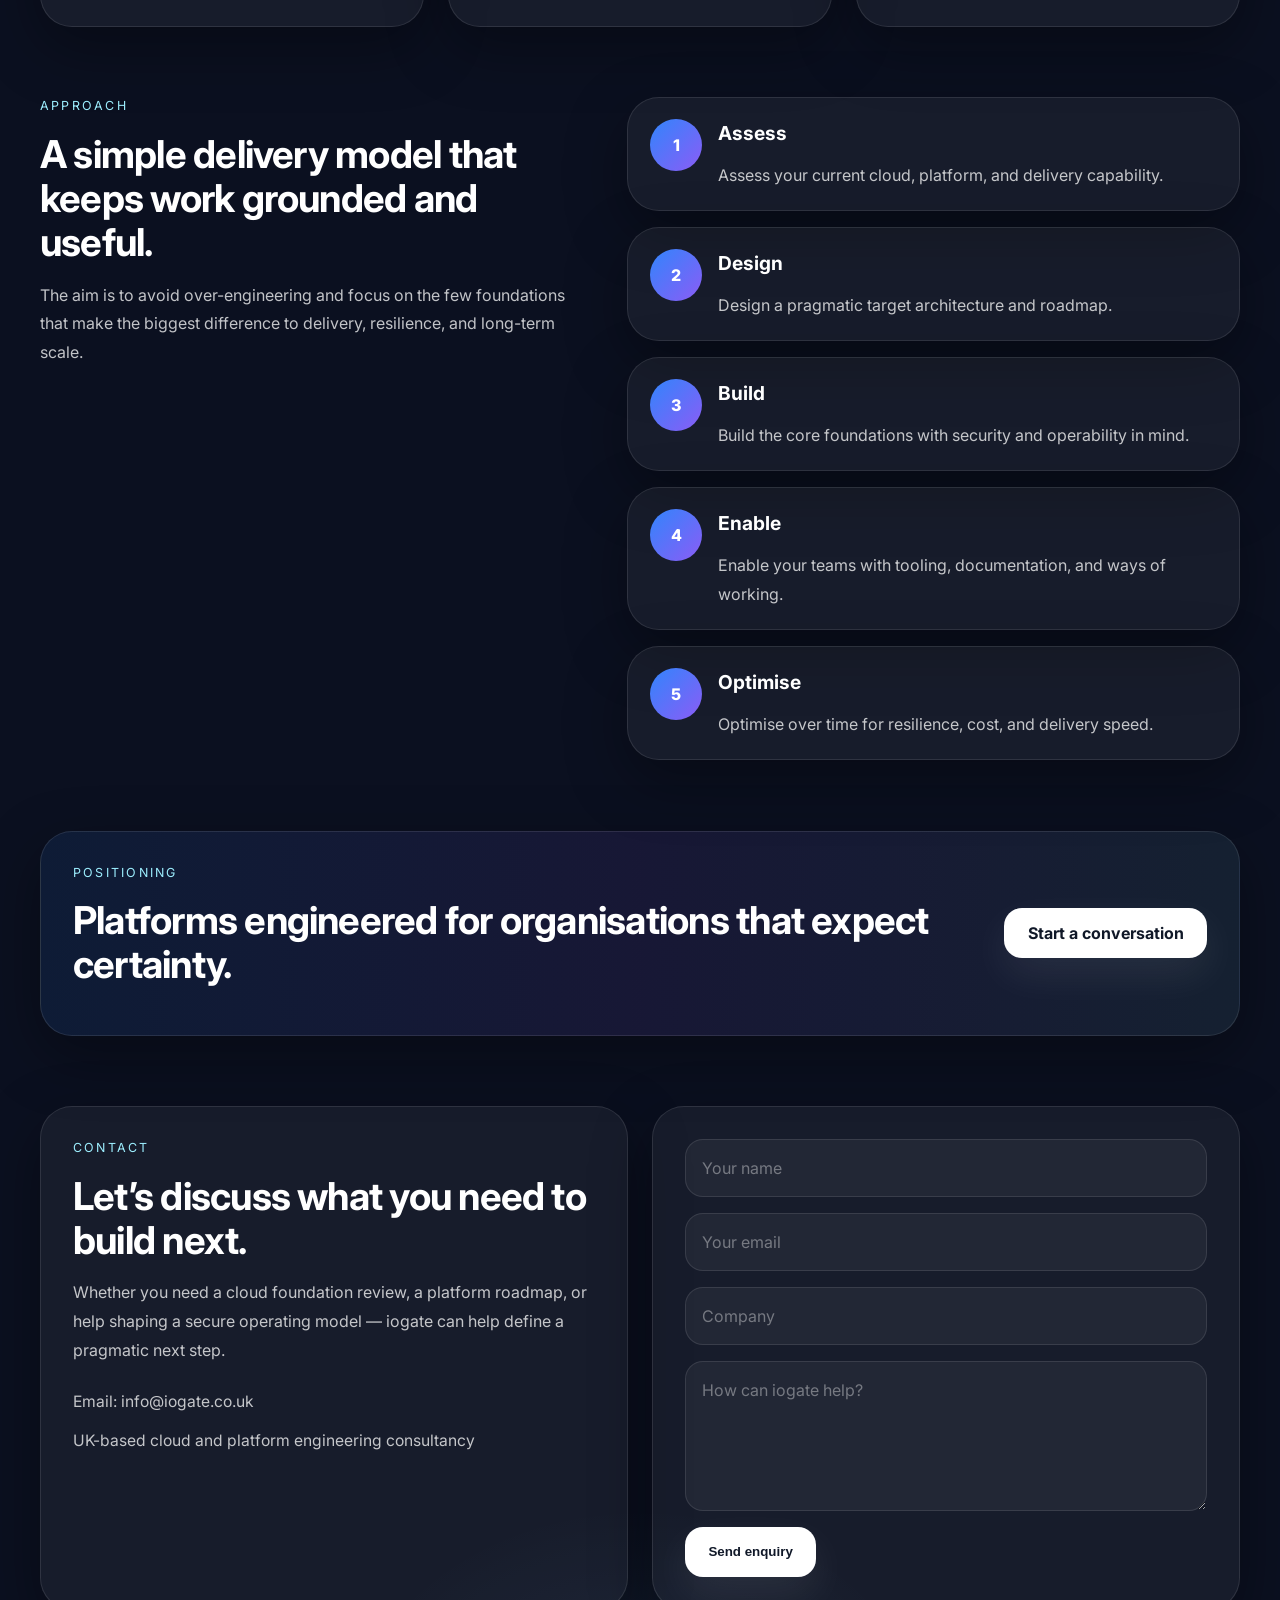
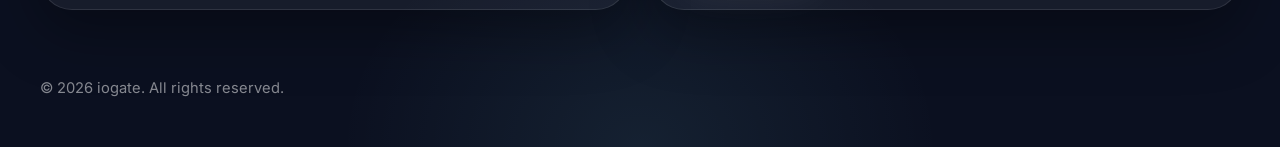
==== commit 8e871a9f: "Some changes" ====
--- a/index.html
+++ b/index.html
@@ -3,12 +3,12 @@
 <head>
   <meta charset="UTF-8" />
   <meta name="viewport" content="width=device-width, initial-scale=1.0" />
-  <title>iogate | Secure Cloud and Platform Engineering</title>
+  <title>iogate | AWS Cloud Engineering for Growing Teams</title>
   <meta
     name="description"
-    content="iogate helps organisations design, build, and strengthen secure cloud platforms, delivery foundations, and operational capabilities that support sustainable growth."
+    content="Senior cloud and platform engineering for founders and growing technology teams building, launching, or scaling secure services."
   />
-  <link rel="stylesheet" href="styles.css?v=5" />
+  <link rel="stylesheet" href="styles.css?v=6" />
 
   <!-- Inter font -->
   <link rel="preconnect" href="https://fonts.bunny.net" />
@@ -52,20 +52,20 @@
       <div class="container hero-grid">
         <div class="hero-copy">
           <div class="eyebrow">Secure cloud and platform engineering</div>
-          <h1>Cloud foundations that help you grow and move fast with confidence.</h1>
-          <p>
-            iogate helps organisations design, build, and strengthen secure cloud platforms,
-            delivery foundations, and operational capabilities that support sustainable growth.
+          <h1>Senior cloud engineering for teams ready to build, launch, and scale.</h1>
+          <p>
+            iogate gives founders and growing technology teams direct access to senior cloud expertise
+            to turn ideas into secure production services, modernise cloud environments, and build reliable delivery foundations.
           </p>
           <div class="button-row">
             <a class="button button-secondary" href="#services">Explore services</a>            
             <a class="button button-primary" href="#contact">Book a discovery call</a>
           </div>
           <div class="trust-grid">
-            <div class="trust-card">Secure by Design Philosophy</div>
-            <div class="trust-card">Cloud foundations that support regulated environments</div>
-            <div class="trust-card">Automation-led engineering mindset</div>
-            <div class="trust-card">AWS - Azure</div>            
+            <div class="trust-card">Direct access to senior architects</div>
+            <div class="trust-card">Secure foundations for high-trust environments</div>
+            <div class="trust-card">Flexible, automation-led delivery</div>
+            <div class="trust-card">AWS · Azure · Kubernetes</div>
           </div>
         </div>
 
@@ -92,7 +92,8 @@
         </div>
         <div class="panel">
           <div class="kicker">Who we work with</div>          
-          <p>We support startups launching production, growing technology teams introducing structure and automation as complexity increases, and smaller organisations modernising their environments to improve resilience, cost control and operational clarity.</p>
+          <p>We work with founders, startups, and smaller technology organisations worldwide. iogate is a strong fit when you need senior cloud and platform expertise to validate an idea, launch into production, modernise an AWS or Azure environment, or make delivery more secure and dependable—without first building a large internal platform team.</p>
+          <p class="panel-followup">Every engagement is led directly by Sam and Mitch. When a project needs additional capacity or specialist knowledge, we can draw on a wider network of experienced associates.</p>
           <div class="founder-meta">
             <div class="team-heading">The directors</div>
             <div class="team-grid">
--- a/styles.css
+++ b/styles.css
@@ -343,6 +343,10 @@
   padding: 2.2rem 0;
 }
 
+section[id] {
+  scroll-margin-top: 7.5rem;
+}
+
 .section-intro {
   max-width: 46rem;
   margin-bottom: 2rem;
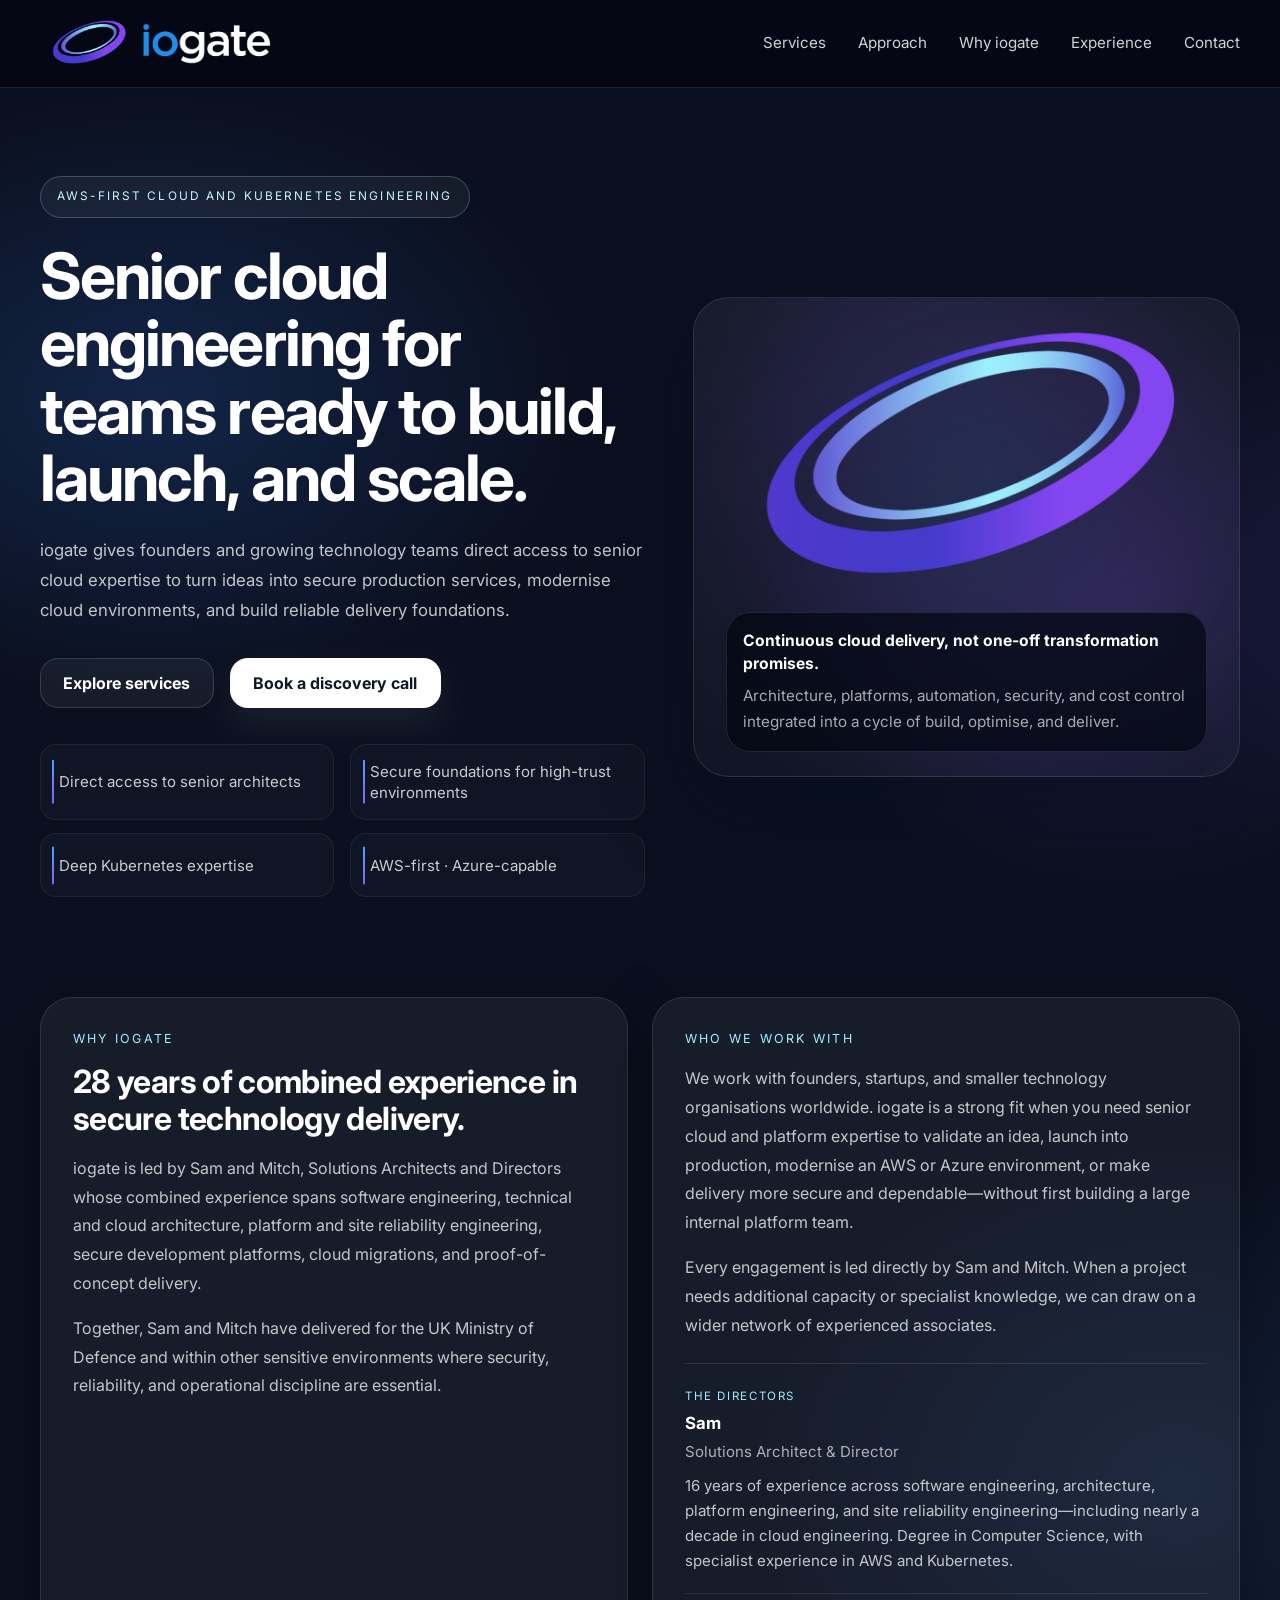
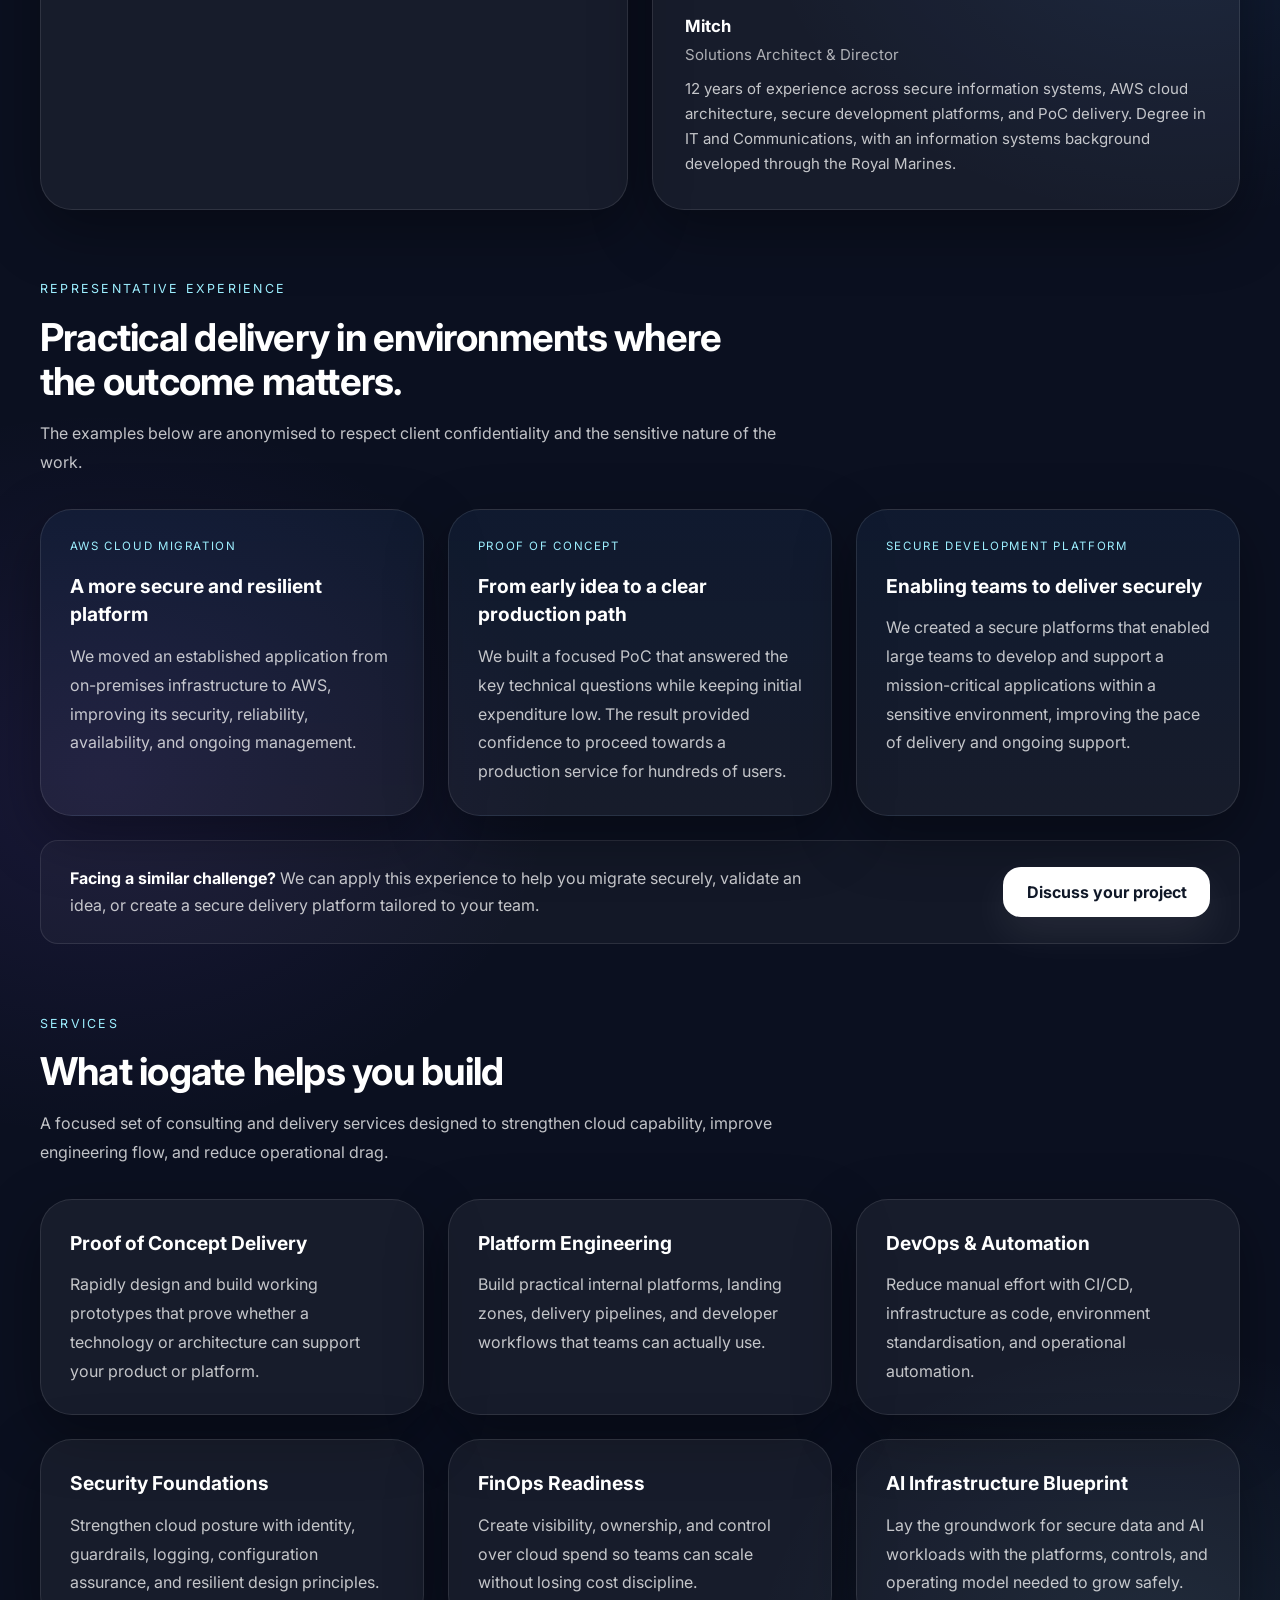
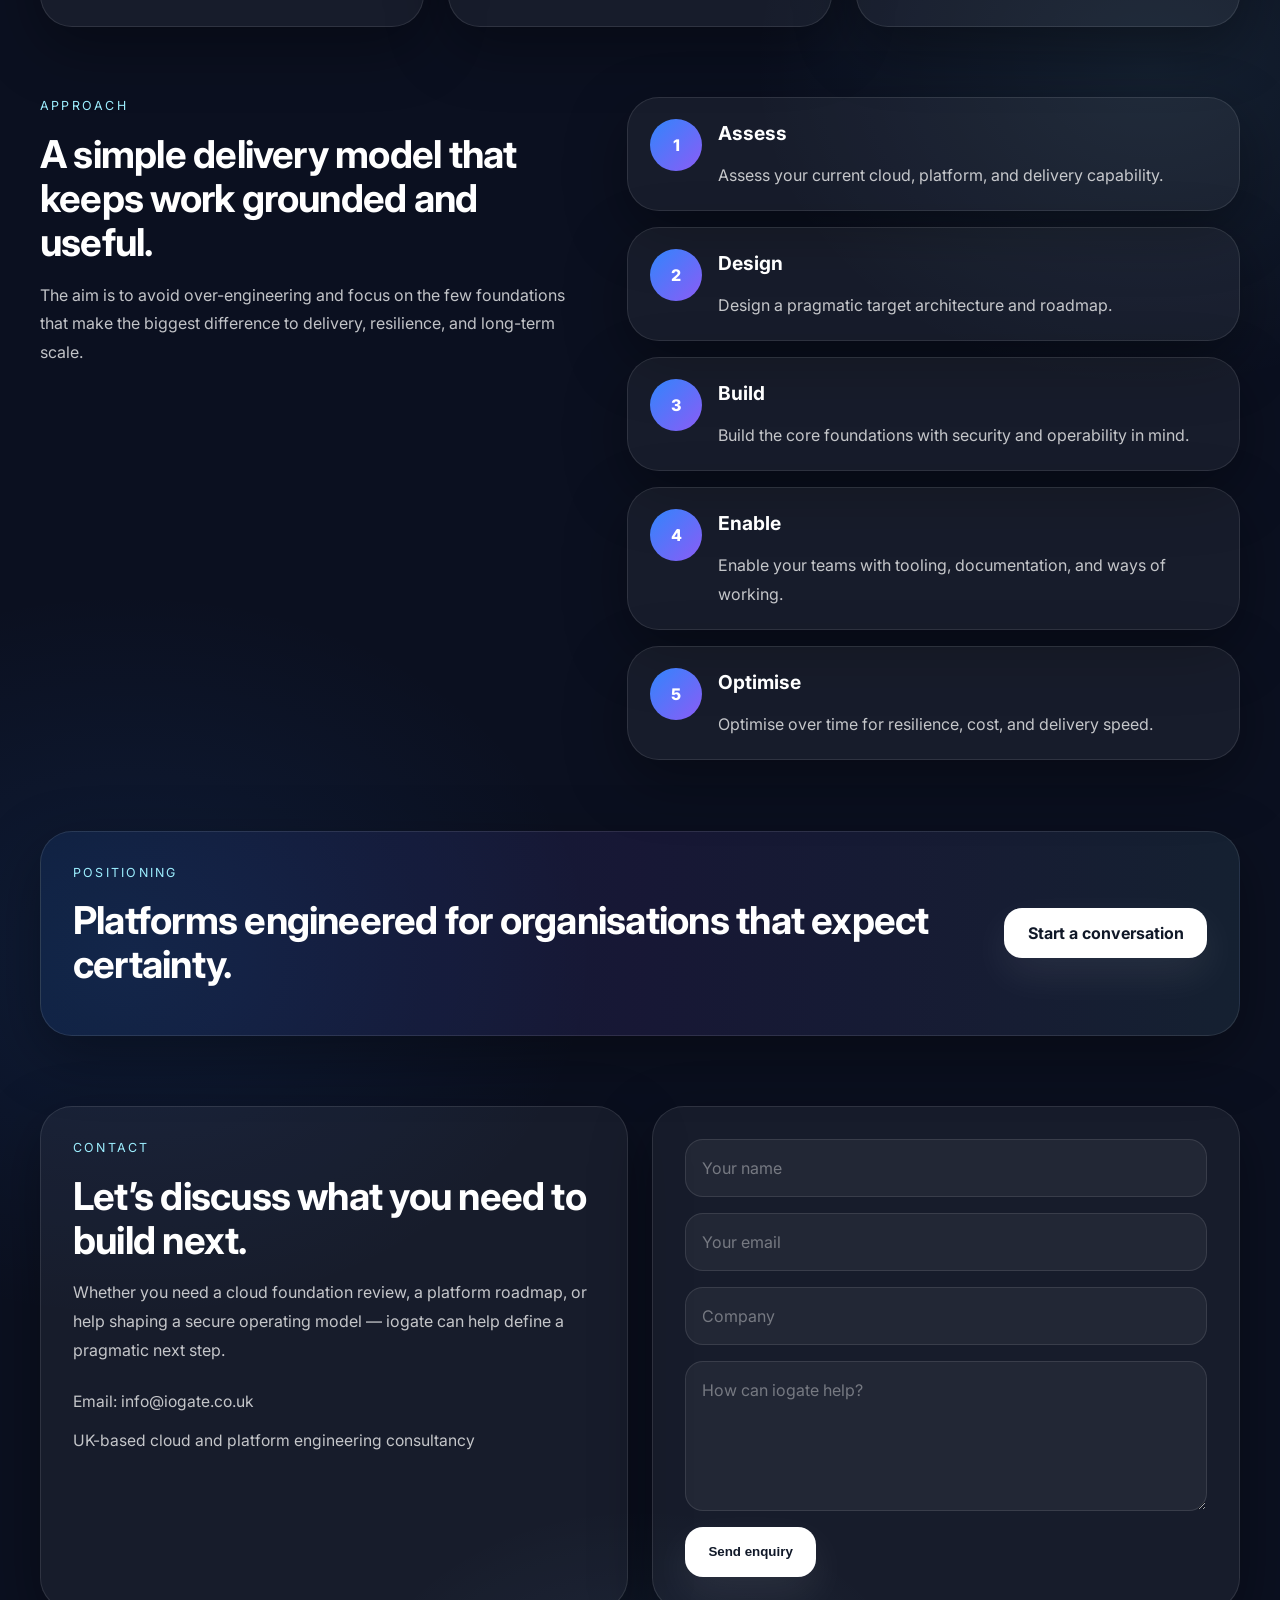
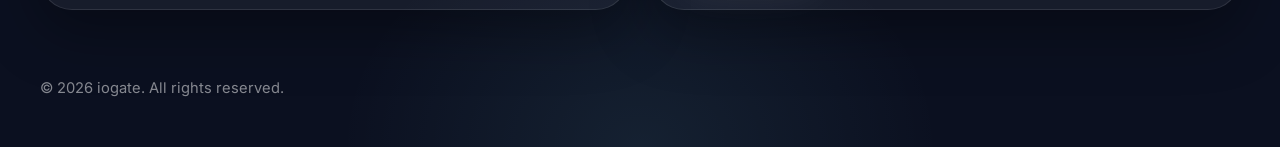
==== commit 710e47bc: "Updated the positioning throughout the homepage" ====
--- a/index.html
+++ b/index.html
@@ -3,12 +3,12 @@
 <head>
   <meta charset="UTF-8" />
   <meta name="viewport" content="width=device-width, initial-scale=1.0" />
-  <title>iogate | AWS Cloud Engineering for Growing Teams</title>
+  <title>iogate | AWS and Kubernetes Engineering for Growing Teams</title>
   <meta
     name="description"
-    content="Senior cloud and platform engineering for founders and growing technology teams building, launching, or scaling secure services."
+    content="Senior AWS, Kubernetes, and platform engineering for founders and growing technology teams building, launching, or scaling secure services."
   />
-  <link rel="stylesheet" href="styles.css?v=6" />
+  <link rel="stylesheet" href="styles.css?v=7" />
 
   <!-- Inter font -->
   <link rel="preconnect" href="https://fonts.bunny.net" />
@@ -51,7 +51,7 @@
     <section class="hero">
       <div class="container hero-grid">
         <div class="hero-copy">
-          <div class="eyebrow">Secure cloud and platform engineering</div>
+          <div class="eyebrow">AWS-first cloud and Kubernetes engineering</div>
           <h1>Senior cloud engineering for teams ready to build, launch, and scale.</h1>
           <p>
             iogate gives founders and growing technology teams direct access to senior cloud expertise
@@ -64,8 +64,8 @@
           <div class="trust-grid">
             <div class="trust-card">Direct access to senior architects</div>
             <div class="trust-card">Secure foundations for high-trust environments</div>
-            <div class="trust-card">Flexible, automation-led delivery</div>
-            <div class="trust-card">AWS · Azure · Kubernetes</div>
+            <div class="trust-card">Deep Kubernetes expertise</div>
+            <div class="trust-card">AWS-first · Azure-capable</div>
           </div>
         </div>
 
--- a/styles.css
+++ b/styles.css
@@ -50,6 +50,10 @@
   background:
     radial-gradient(700px 500px at 12% 8%, rgba(49, 133, 252, 0.18), transparent 60%),
     radial-gradient(600px 500px at 88% 12%, rgba(139, 92, 246, 0.18), transparent 60%),
+    radial-gradient(650px 520px at 92% 30%, rgba(78, 163, 255, 0.1), transparent 65%),
+    radial-gradient(700px 560px at 8% 48%, rgba(139, 92, 246, 0.11), transparent 65%),
+    radial-gradient(620px 500px at 90% 66%, rgba(139, 233, 255, 0.08), transparent 65%),
+    radial-gradient(720px 560px at 10% 84%, rgba(49, 133, 252, 0.1), transparent 65%),
     radial-gradient(500px 400px at 50% 100%, rgba(139, 233, 255, 0.08), transparent 60%),
     var(--bg);
 }
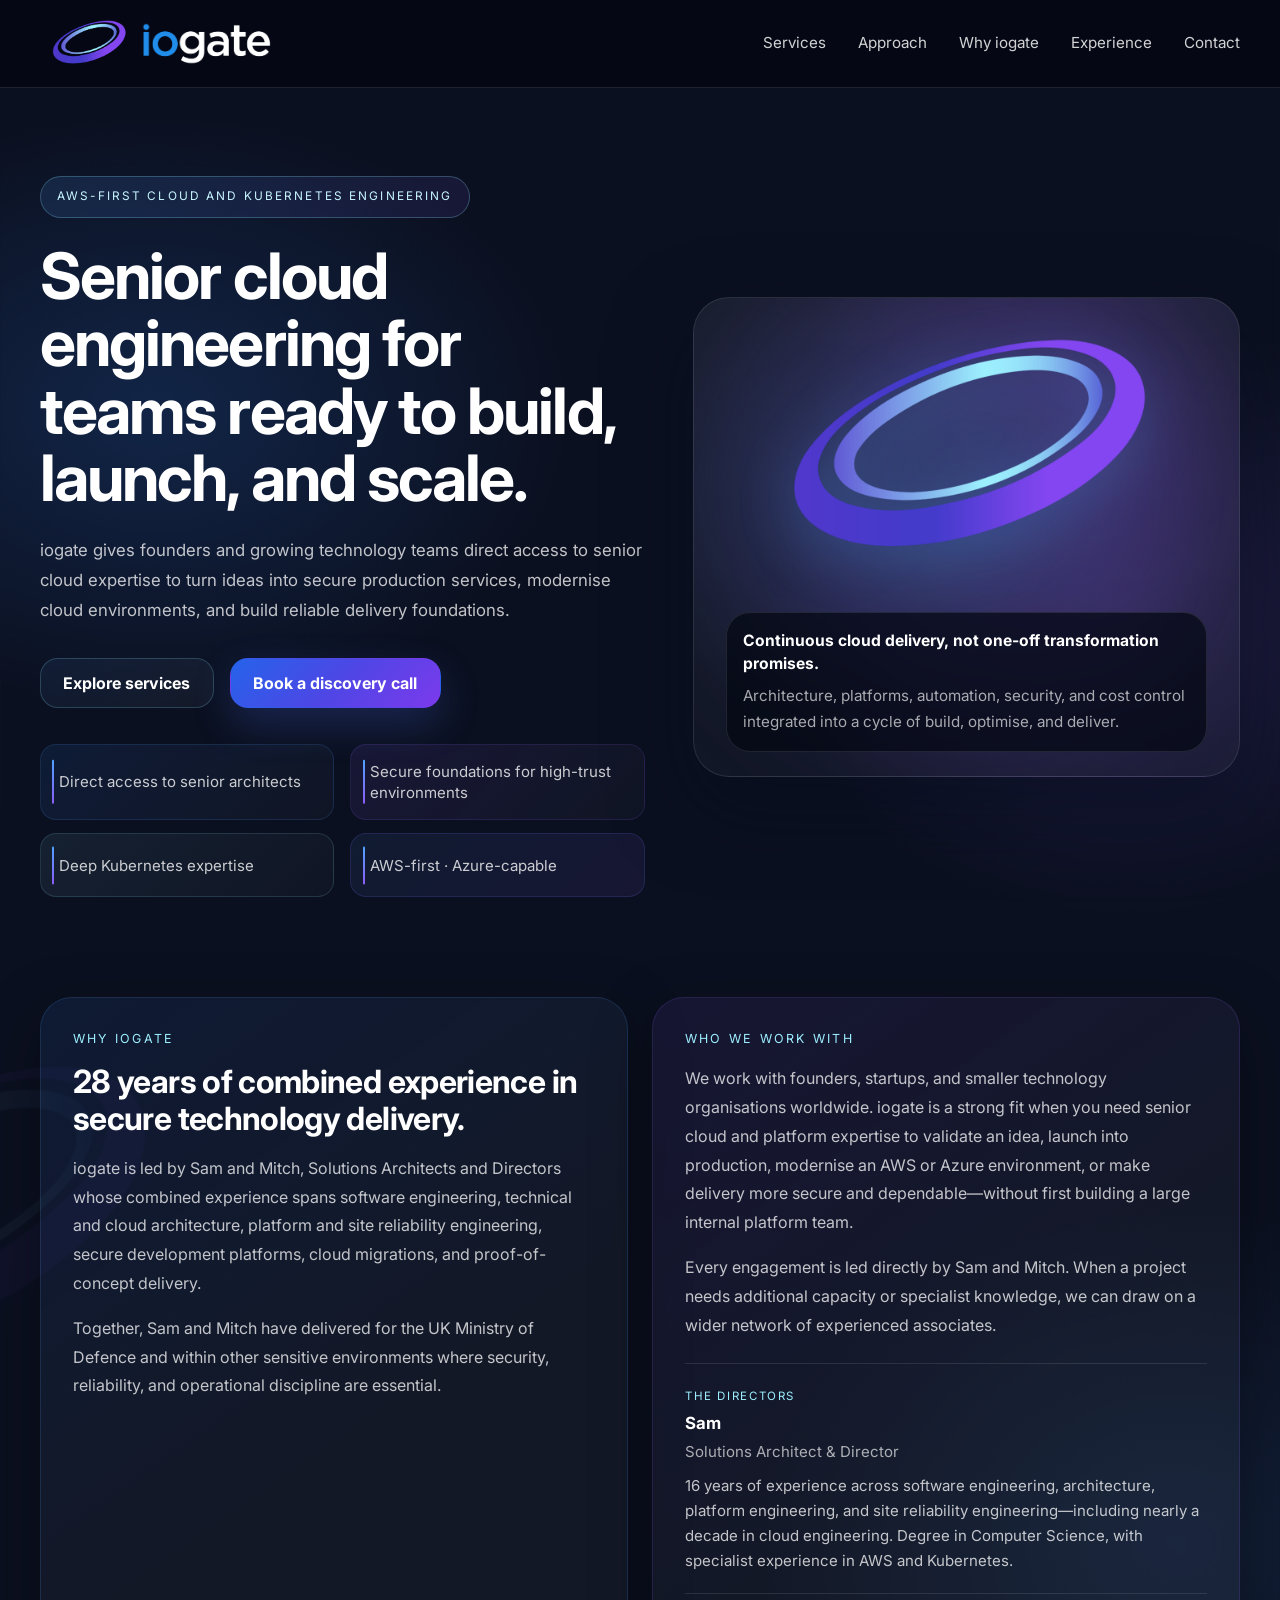
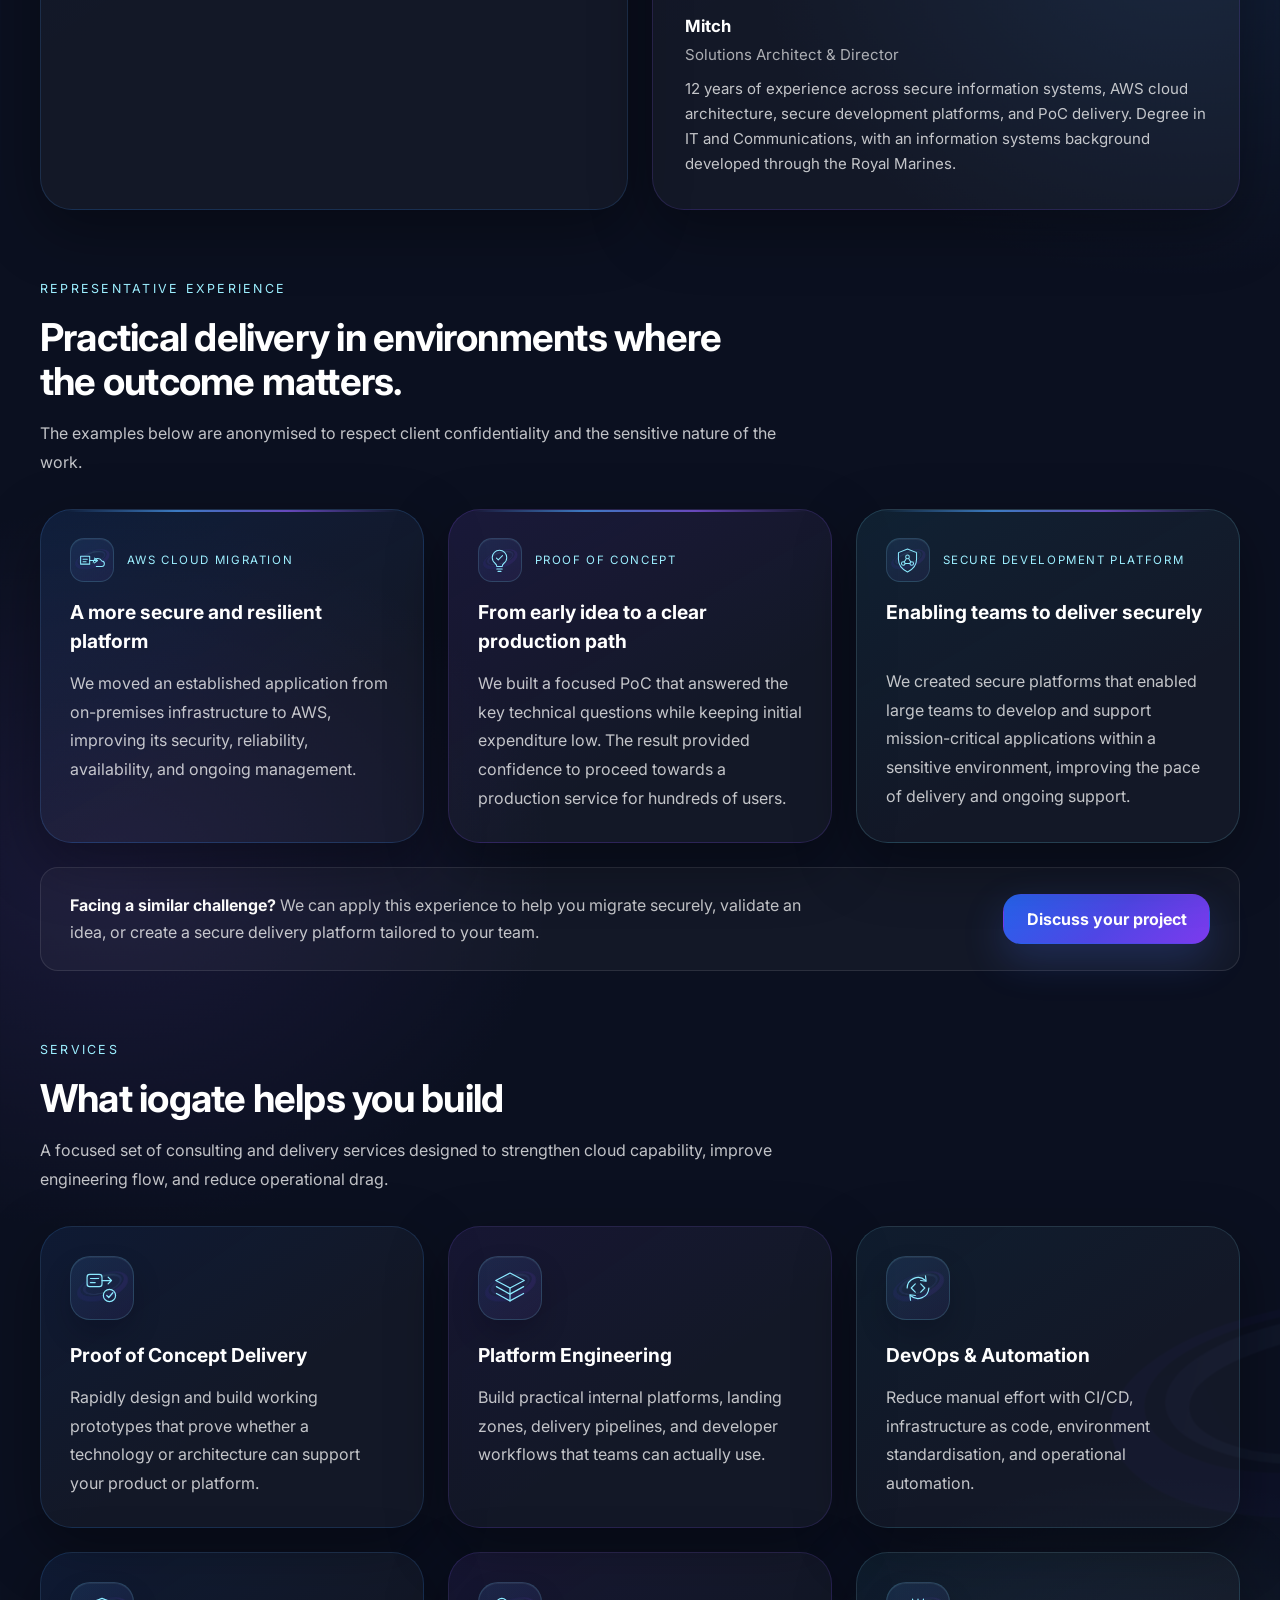
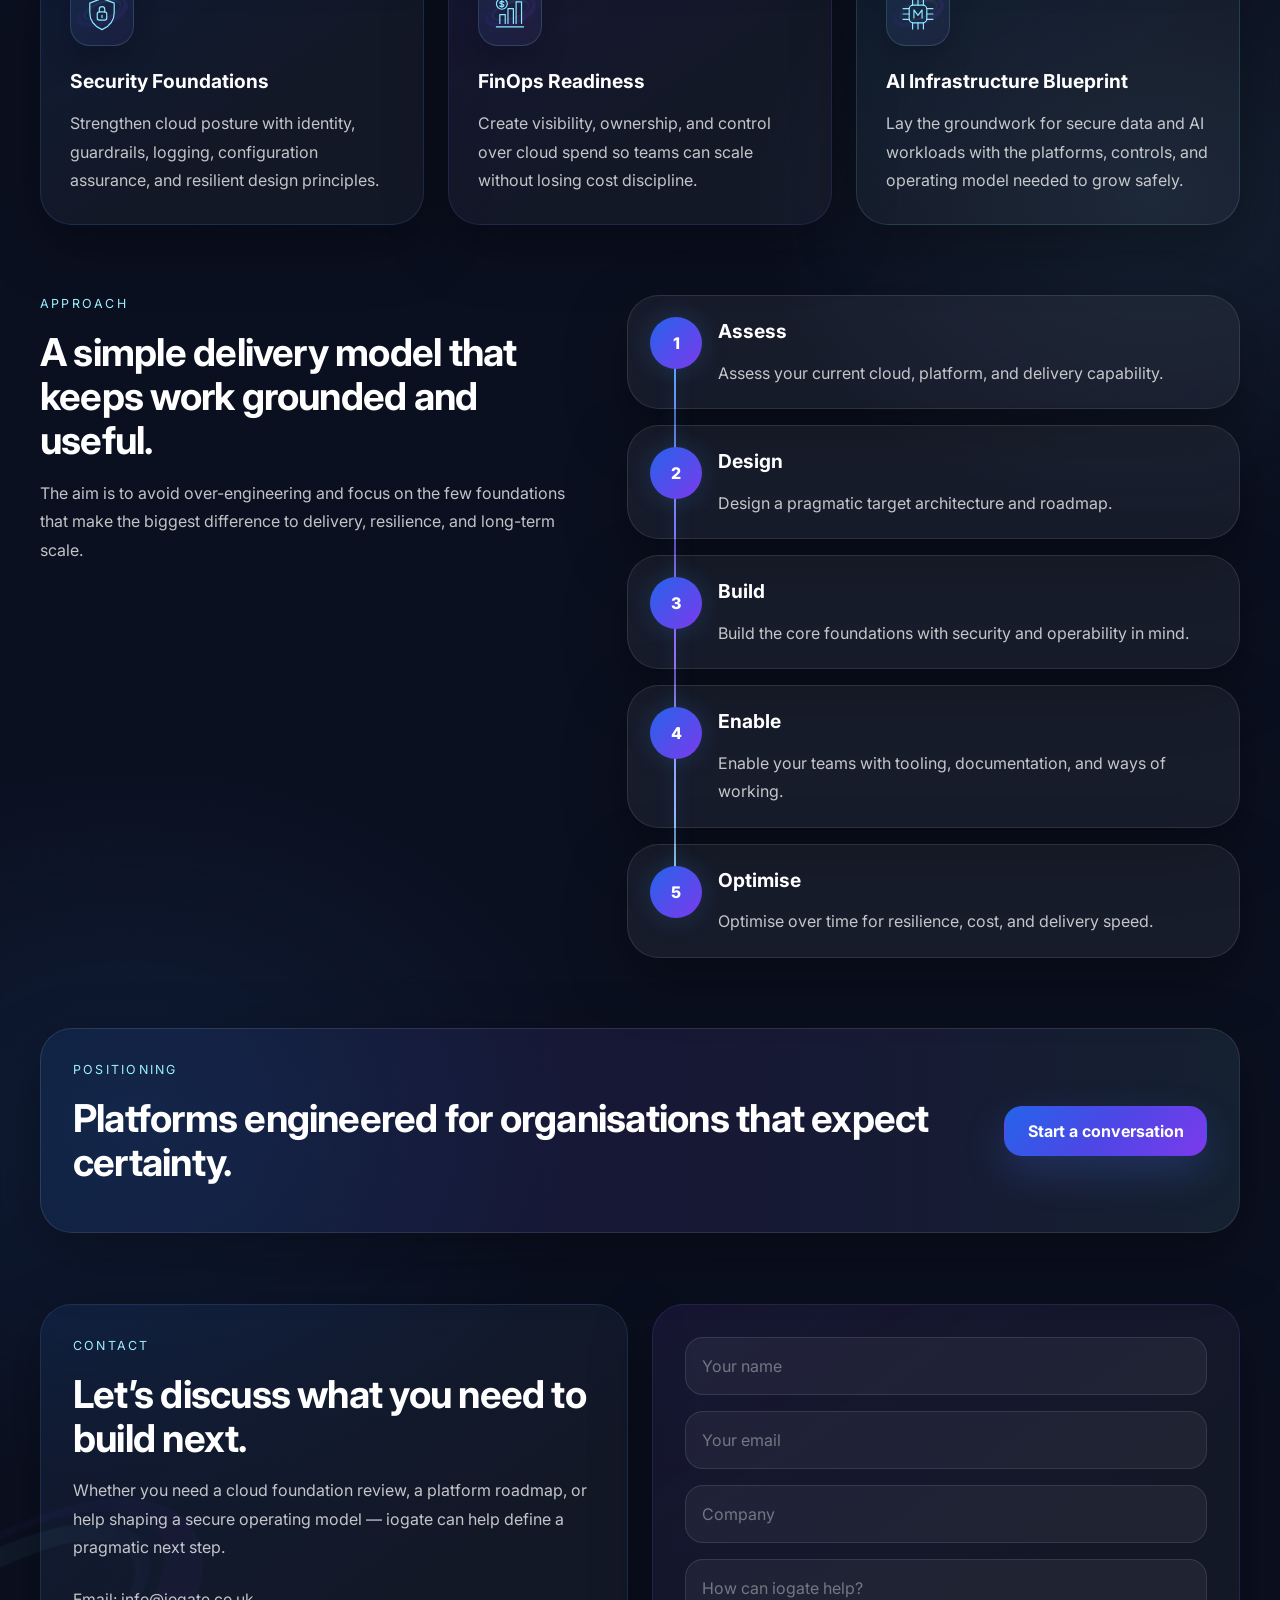
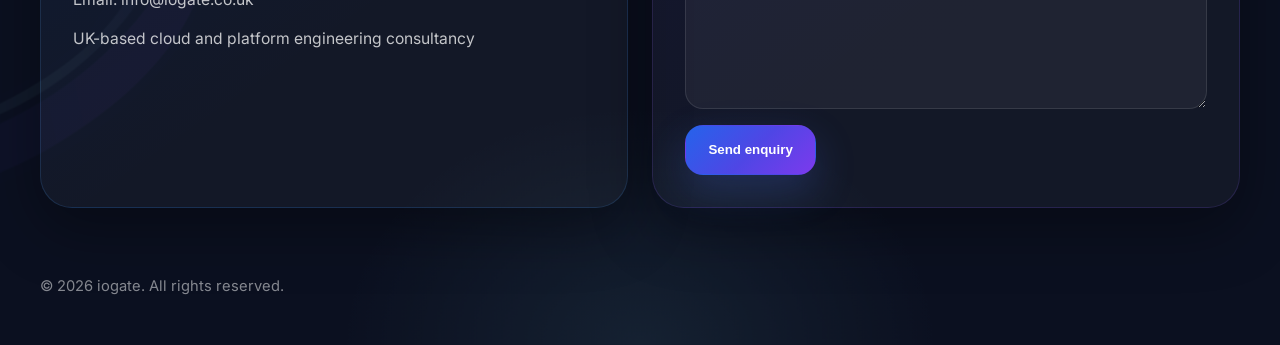
==== commit d3262f51: "Looks better now" ====
--- a/index.html
+++ b/index.html
@@ -8,7 +8,7 @@
     name="description"
     content="Senior AWS, Kubernetes, and platform engineering for founders and growing technology teams building, launching, or scaling secure services."
   />
-  <link rel="stylesheet" href="styles.css?v=7" />
+  <link rel="stylesheet" href="styles.css?v=13" />
 
   <!-- Inter font -->
   <link rel="preconnect" href="https://fonts.bunny.net" />
@@ -70,7 +70,7 @@
         </div>
 
         <div class="visual-card" aria-hidden="true">
-          <img src="images/iogate-logo.png" alt="iogate logo" class="visual-logo" width="2315" height="1316" />
+          <img src="images/iogate-logo.png" alt="" class="visual-brand-mark" width="2315" height="1316" />
 
           <div class="visual-note">
           <strong>Continuous cloud delivery, not one-off transformation promises.</strong>
@@ -128,19 +128,48 @@
 
         <div class="experience-grid">
           <article class="experience-card">
-            <div class="experience-label">AWS cloud migration</div>
+            <div class="experience-card-top">
+              <div class="experience-art" aria-hidden="true">
+                <svg viewBox="0 0 48 48" fill="none">
+                  <path d="M6 30h15V17H6v13Z"/>
+                  <path d="M10 22h7M10 26h5M21 24h12"/>
+                  <path d="m29 20 5 4-5 4"/>
+                  <path d="M32 34h8.5a4.5 4.5 0 0 0 .6-9 7.5 7.5 0 0 0-14.2 2"/>
+                </svg>
+              </div>
+              <div class="experience-label">AWS cloud migration</div>
+            </div>
             <h3>A more secure and resilient platform</h3>
             <p>We moved an established application from on-premises infrastructure to AWS, improving its security, reliability, availability, and ongoing management.</p>
           </article>
           <article class="experience-card">
-            <div class="experience-label">Proof of concept</div>
+            <div class="experience-card-top">
+              <div class="experience-art" aria-hidden="true">
+                <svg viewBox="0 0 48 48" fill="none">
+                  <path d="M17 29c-3-2.3-5-5.8-5-9.5C12 12.6 17.4 7 24 7s12 5.6 12 12.5c0 3.7-2 7.2-5 9.5-1.8 1.4-2.5 3-2.5 5h-9c0-2-.7-3.6-2.5-5Z"/>
+                  <path d="M19.5 38h9M21.5 42h5M19 20l3 3 7-7"/>
+                </svg>
+              </div>
+              <div class="experience-label">Proof of concept</div>
+            </div>
             <h3>From early idea to a clear production path</h3>
             <p>We built a focused PoC that answered the key technical questions while keeping initial expenditure low. The result provided confidence to proceed towards a production service for hundreds of users.</p>
           </article>
           <article class="experience-card">
-            <div class="experience-label">Secure development platform</div>
+            <div class="experience-card-top">
+              <div class="experience-art" aria-hidden="true">
+                <svg viewBox="0 0 48 48" fill="none">
+                  <path d="M24 5 39 11v11c0 9.5-5.6 16.5-15 21-9.4-4.5-15-11.5-15-21V11l15-6Z"/>
+                  <circle cx="24" cy="18" r="3"/>
+                  <circle cx="17" cy="29" r="3"/>
+                  <circle cx="31" cy="29" r="3"/>
+                  <path d="m22 21-3.5 5.5M26 21l3.5 5.5M20 29h8"/>
+                </svg>
+              </div>
+              <div class="experience-label">Secure development platform</div>
+            </div>
             <h3>Enabling teams to deliver securely</h3>
-            <p>We created a secure platforms that enabled large teams to develop and support a mission-critical applications within a sensitive environment, improving the pace of delivery and ongoing support.</p>
+            <p>We created secure platforms that enabled large teams to develop and support mission-critical applications within a sensitive environment, improving the pace of delivery and ongoing support.</p>
           </article>
         </div>
 
@@ -165,36 +194,78 @@
         <div class="services-grid">
           <a href="articles/proof-of-concept-delivery.html" class="service-card-link">
             <article class="service-card">
+              <div class="service-art" aria-hidden="true">
+                <svg viewBox="0 0 56 56" fill="none">
+                  <rect x="6" y="8" width="22" height="18" rx="4"/>
+                  <path d="M11 14h12M11 20h7M28 17h13M37 12l5 5-5 5"/>
+                  <circle cx="39" cy="39" r="9"/>
+                  <path d="m35 39 3 3 6-7"/>
+                </svg>
+              </div>
               <h3>Proof of Concept Delivery</h3>
               <p>Rapidly design and build working prototypes that prove whether a technology or architecture can support your product or platform.</p>
             </article>
           </a>
           <a href="articles/platform-engineering.html" class="service-card-link">
             <article class="service-card">
+              <div class="service-art" aria-hidden="true">
+                <svg viewBox="0 0 56 56" fill="none">
+                  <path d="m28 6 21 11-21 11L7 17 28 6Z"/>
+                  <path d="m8 26 20 11 20-11M8 36l20 11 20-11"/>
+                  <path d="M28 28v19"/>
+                </svg>
+              </div>
               <h3>Platform Engineering</h3>
               <p>Build practical internal platforms, landing zones, delivery pipelines, and developer workflows that teams can actually use.</p>
             </article>
           </a>
           <a href="articles/devops-and-automation.html" class="service-card-link">
             <article class="service-card">
+              <div class="service-art" aria-hidden="true">
+                <svg viewBox="0 0 56 56" fill="none">
+                  <path d="M12 28a16 16 0 0 1 27-11"/>
+                  <path d="m39 10 1 8-8-1M44 28a16 16 0 0 1-27 11"/>
+                  <path d="m17 46-1-8 8 1M24 22l-6 6 6 6M32 22l6 6-6 6"/>
+                </svg>
+              </div>
               <h3>DevOps &amp; Automation</h3>
               <p>Reduce manual effort with CI/CD, infrastructure as code, environment standardisation, and operational automation.</p>
             </article>
           </a>
           <a href="articles/security-foundations.html" class="service-card-link">
             <article class="service-card">
+              <div class="service-art" aria-hidden="true">
+                <svg viewBox="0 0 56 56" fill="none">
+                  <path d="M28 5 46 12v14c0 11.5-6.8 20-18 25C16.8 46 10 37.5 10 26V12l18-7Z"/>
+                  <rect x="21" y="25" width="14" height="12" rx="3"/>
+                  <path d="M24 25v-4a4 4 0 0 1 8 0v4M28 30v3"/>
+                </svg>
+              </div>
               <h3>Security Foundations</h3>
               <p>Strengthen cloud posture with identity, guardrails, logging, configuration assurance, and resilient design principles.</p>
             </article>
           </a>
           <a href="articles/finops-readiness.html" class="service-card-link">
             <article class="service-card">
+              <div class="service-art" aria-hidden="true">
+                <svg viewBox="0 0 56 56" fill="none">
+                  <path d="M8 47h40M13 42V29h8v13M25 42V20h8v22M37 42V10h8v32"/>
+                  <circle cx="16" cy="13" r="8"/>
+                  <path d="M16 8v10M19 10.5c-1-1.5-6-1.5-6 .8 0 2.7 6 1.3 6 4 0 2.3-5 2.3-6 .8"/>
+                </svg>
+              </div>
               <h3>FinOps Readiness</h3>
               <p>Create visibility, ownership, and control over cloud spend so teams can scale without losing cost discipline.</p>
             </article>
           </a>
           <a href="articles/ai-infrastructure-blueprint.html" class="service-card-link">
             <article class="service-card">
+              <div class="service-art" aria-hidden="true">
+                <svg viewBox="0 0 56 56" fill="none">
+                  <rect x="15" y="15" width="26" height="26" rx="6"/>
+                  <path d="M22 34V22l6 8 6-8v12M20 6v9M28 6v9M36 6v9M20 41v9M28 41v9M36 41v9M6 20h9M6 28h9M6 36h9M41 20h9M41 28h9M41 36h9"/>
+                </svg>
+              </div>
               <h3>AI Infrastructure Blueprint</h3>
               <p>Lay the groundwork for secure data and AI workloads with the platforms, controls, and operating model needed to grow safely.</p>
             </article>
--- a/styles.css
+++ b/styles.css
@@ -44,6 +44,7 @@
 
 body {
   margin: 0;
+  overflow-x: hidden;
   font-family: Inter, ui-sans-serif, system-ui, -apple-system, BlinkMacSystemFont, "Segoe UI", sans-serif;
   line-height: 1.5;
   color: var(--text);
@@ -165,7 +166,7 @@
   padding: 0.7rem 1rem;
   border: 1px solid rgba(139, 233, 255, 0.25);
   border-radius: 999px;
-  background: var(--bg-soft);
+  background: linear-gradient(135deg, rgba(78, 163, 255, 0.13), rgba(139, 92, 246, 0.1));
   color: #c8f5ff;
   font-size: 0.74rem;
   letter-spacing: 0.18em;
@@ -214,14 +215,14 @@
 }
 
 .button-primary {
-  background: #fff;
-  color: #101828;
-  box-shadow: 0 16px 40px rgba(255, 255, 255, 0.08);
+  background: linear-gradient(135deg, #2563eb, #4f46e5 52%, #7c3aed);
+  color: #fff;
+  box-shadow: 0 16px 40px rgba(78, 119, 255, 0.22);
 }
 
 .button-secondary {
-  border-color: rgba(255, 255, 255, 0.14);
-  background: var(--bg-soft);
+  border-color: rgba(139, 233, 255, 0.2);
+  background: linear-gradient(135deg, rgba(78, 163, 255, 0.08), rgba(255, 255, 255, 0.04));
   color: #fff;
 }
 
@@ -245,6 +246,26 @@
   color: rgba(255, 255, 255, 0.78);
   font-size: 0.94rem;
   line-height: 1.4;
+}
+
+.trust-card:nth-child(1) {
+  border-color: rgba(78, 163, 255, 0.14);
+  background: linear-gradient(135deg, rgba(49, 133, 252, 0.1), rgba(255, 255, 255, 0.025));
+}
+
+.trust-card:nth-child(2) {
+  border-color: rgba(139, 92, 246, 0.14);
+  background: linear-gradient(135deg, rgba(139, 92, 246, 0.1), rgba(255, 255, 255, 0.025));
+}
+
+.trust-card:nth-child(3) {
+  border-color: rgba(139, 233, 255, 0.14);
+  background: linear-gradient(135deg, rgba(139, 233, 255, 0.08), rgba(255, 255, 255, 0.025));
+}
+
+.trust-card:nth-child(4) {
+  border-color: rgba(116, 112, 255, 0.16);
+  background: linear-gradient(135deg, rgba(78, 163, 255, 0.08), rgba(139, 92, 246, 0.09));
 }
 
 .trust-card::before {
@@ -282,7 +303,10 @@
   overflow: hidden;
   border: 1px solid var(--border);
   border-radius: 36px;
-  background: linear-gradient(180deg, rgba(255, 255, 255, 0.05), rgba(255, 255, 255, 0.03));
+  background:
+    radial-gradient(circle at 70% 18%, rgba(139, 92, 246, 0.18), transparent 48%),
+    radial-gradient(circle at 25% 40%, rgba(78, 163, 255, 0.1), transparent 46%),
+    linear-gradient(180deg, rgba(255, 255, 255, 0.055), rgba(255, 255, 255, 0.03));
   box-shadow: var(--shadow-strong);
 }
 
@@ -305,16 +329,15 @@
   z-index: 0;
 }
 
-.visual-logo {
+.visual-brand-mark {
   position: absolute;
-  inset: 0;
-  z-index: 1;
-  width: 100%;
-  height: 100%;
-  object-fit: contain;
-  object-position: center 5%;
-  transform: scale(1);
-  filter: drop-shadow(0 40px 100px rgba(0, 0, 0, 0.8));
+  top: 4%;
+  left: 50%;
+  z-index: 2;
+  width: 86%;
+  height: auto;
+  transform: translateX(-50%);
+  filter: drop-shadow(0 14px 28px rgba(78, 163, 255, 0.24));
 }
 
 .visual-note {
@@ -322,7 +345,7 @@
   left: 2rem;
   right: 2rem;
   bottom: 1.5rem;
-  z-index: 2;
+  z-index: 3;
   padding: 1rem;
   border: 1px solid var(--border);
   border-radius: 24px;
@@ -344,7 +367,48 @@
 
 /* Sections */
 section.section {
+  position: relative;
+  isolation: isolate;
   padding: 2.2rem 0;
+}
+
+section.section > .container {
+  position: relative;
+  z-index: 1;
+}
+
+#about::before,
+#services::before,
+#contact::before {
+  content: "";
+  position: absolute;
+  z-index: 0;
+  width: 36rem;
+  height: 21rem;
+  background: url("images/iogate-logo.png") center / contain no-repeat;
+  opacity: 0.045;
+  filter: drop-shadow(0 0 40px rgba(78, 163, 255, 0.28));
+  pointer-events: none;
+}
+
+#about::before {
+  top: 10%;
+  left: -22rem;
+  transform: rotate(-8deg);
+}
+
+#services::before {
+  top: 28%;
+  right: -21rem;
+  transform: rotate(12deg);
+  opacity: 0.04;
+  filter: drop-shadow(0 0 42px rgba(139, 92, 246, 0.3));
+}
+
+#contact::before {
+  bottom: 3%;
+  left: -18rem;
+  transform: rotate(-12deg);
 }
 
 section[id] {
@@ -403,6 +467,16 @@
   padding: 2rem;
 }
 
+#about .panel:first-child {
+  border-color: rgba(78, 163, 255, 0.16);
+  background: linear-gradient(145deg, rgba(49, 133, 252, 0.09), rgba(255, 255, 255, 0.035) 55%);
+}
+
+#about .panel:last-child {
+  border-color: rgba(139, 92, 246, 0.16);
+  background: linear-gradient(145deg, rgba(139, 92, 246, 0.085), rgba(255, 255, 255, 0.035) 55%);
+}
+
 .panel h2 {
   font-size: clamp(1.6rem, 2.5vw, 2.3rem);
 }
@@ -470,6 +544,8 @@
 }
 
 .experience-card {
+  position: relative;
+  overflow: hidden;
   padding: 1.8rem;
   border: 1px solid var(--border);
   border-radius: var(--radius);
@@ -477,13 +553,83 @@
   box-shadow: var(--shadow);
 }
 
+.experience-card:nth-child(1) {
+  border-color: rgba(78, 163, 255, 0.18);
+  background: linear-gradient(150deg, rgba(49, 133, 252, 0.12), rgba(255, 255, 255, 0.035) 65%);
+}
+
+.experience-card:nth-child(2) {
+  border-color: rgba(139, 92, 246, 0.18);
+  background: linear-gradient(150deg, rgba(139, 92, 246, 0.12), rgba(255, 255, 255, 0.035) 65%);
+}
+
+.experience-card:nth-child(3) {
+  border-color: rgba(139, 233, 255, 0.16);
+  background: linear-gradient(150deg, rgba(63, 190, 220, 0.1), rgba(255, 255, 255, 0.035) 65%);
+}
+
+.experience-card::before {
+  content: "";
+  position: absolute;
+  top: 0;
+  right: 1.6rem;
+  left: 1.6rem;
+  height: 2px;
+  background: linear-gradient(90deg, transparent, var(--blue), var(--violet), transparent);
+  opacity: 0.7;
+}
+
+.experience-card-top {
+  display: flex;
+  align-items: center;
+  gap: 0.8rem;
+  margin-bottom: 1rem;
+}
+
+.experience-art {
+  position: relative;
+  display: grid;
+  flex: 0 0 44px;
+  place-items: center;
+  width: 44px;
+  height: 44px;
+  border: 1px solid rgba(139, 233, 255, 0.16);
+  border-radius: 14px;
+  background: linear-gradient(145deg, rgba(78, 163, 255, 0.11), rgba(139, 92, 246, 0.08));
+  color: var(--cyan);
+  box-shadow: inset 0 1px 0 rgba(255, 255, 255, 0.05);
+  overflow: hidden;
+}
+
+.experience-art::before,
+.service-art::before {
+  content: "";
+  position: absolute;
+  width: 110%;
+  height: 70%;
+  background: url("images/iogate-logo.png") center / contain no-repeat;
+  opacity: 0.1;
+  pointer-events: none;
+}
+
+.experience-art svg {
+  position: relative;
+  z-index: 1;
+  width: 29px;
+  height: 29px;
+  stroke: currentColor;
+  stroke-width: 1.7;
+  stroke-linecap: round;
+  stroke-linejoin: round;
+}
+
 .experience-card h3 {
+  min-height: 2.9em;
   margin-bottom: 0.8rem;
   font-size: 1.2rem;
 }
 
 .experience-label {
-  margin-bottom: 1rem;
   color: #9defff;
   font-size: 0.72rem;
   letter-spacing: 0.14em;
@@ -513,8 +659,68 @@
 }
 
 .service-card {
+  position: relative;
+  overflow: hidden;
   padding: 1.8rem;
   transition: transform 0.18s ease, background 0.18s ease;
+}
+
+.service-card-link:nth-child(3n + 1) .service-card {
+  border-color: rgba(78, 163, 255, 0.16);
+  background: linear-gradient(145deg, rgba(49, 133, 252, 0.09), rgba(255, 255, 255, 0.035) 58%);
+}
+
+.service-card-link:nth-child(3n + 2) .service-card {
+  border-color: rgba(139, 92, 246, 0.16);
+  background: linear-gradient(145deg, rgba(139, 92, 246, 0.09), rgba(255, 255, 255, 0.035) 58%);
+}
+
+.service-card-link:nth-child(3n) .service-card {
+  border-color: rgba(139, 233, 255, 0.14);
+  background: linear-gradient(145deg, rgba(67, 185, 218, 0.08), rgba(255, 255, 255, 0.035) 58%);
+}
+
+.service-card::before {
+  content: "";
+  position: absolute;
+  top: -5rem;
+  right: -4rem;
+  width: 11rem;
+  height: 11rem;
+  border-radius: 50%;
+  background: radial-gradient(circle, rgba(78, 163, 255, 0.1), transparent 68%);
+  opacity: 0;
+  transition: opacity 0.25s ease;
+  pointer-events: none;
+}
+
+.service-art {
+  position: relative;
+  display: grid;
+  place-items: center;
+  width: 64px;
+  height: 64px;
+  margin-bottom: 1.35rem;
+  border: 1px solid rgba(139, 233, 255, 0.16);
+  border-radius: 20px;
+  background: linear-gradient(145deg, rgba(78, 163, 255, 0.12), rgba(139, 92, 246, 0.08));
+  color: var(--cyan);
+  box-shadow:
+    inset 0 1px 0 rgba(255, 255, 255, 0.06),
+    0 14px 28px rgba(3, 7, 18, 0.2);
+  transition: transform 0.22s ease, border-color 0.22s ease, box-shadow 0.22s ease;
+  overflow: hidden;
+}
+
+.service-art svg {
+  position: relative;
+  z-index: 1;
+  width: 38px;
+  height: 38px;
+  stroke: currentColor;
+  stroke-width: 1.75;
+  stroke-linecap: round;
+  stroke-linejoin: round;
 }
 
 .service-card-link {
@@ -528,9 +734,22 @@
   height: 100%;
 }
 
-.service-card:hover {
+.service-card-link:hover .service-card,
+.service-card-link:focus-visible .service-card {
   transform: translateY(-4px);
-  background: rgba(255, 255, 255, 0.07);
+  background: linear-gradient(145deg, rgba(78, 163, 255, 0.13), rgba(139, 92, 246, 0.09));
+}
+
+.service-card:hover::before {
+  opacity: 1;
+}
+
+.service-card:hover .service-art {
+  transform: translateY(-2px) rotate(-2deg);
+  border-color: rgba(139, 233, 255, 0.3);
+  box-shadow:
+    inset 0 1px 0 rgba(255, 255, 255, 0.08),
+    0 16px 34px rgba(49, 133, 252, 0.12);
 }
 
 .service-card h3,
@@ -547,11 +766,27 @@
 }
 
 .steps {
+  position: relative;
   display: grid;
   gap: 1rem;
 }
 
+.steps::before {
+  content: "";
+  position: absolute;
+  top: 2.9rem;
+  bottom: 2.9rem;
+  left: calc(1.4rem + 25px);
+  z-index: 0;
+  width: 2px;
+  border-radius: 999px;
+  background: linear-gradient(180deg, var(--blue), var(--violet), var(--cyan));
+  box-shadow: 0 0 18px rgba(78, 163, 255, 0.3);
+}
+
 .step {
+  position: relative;
+  z-index: 1;
   display: grid;
   grid-template-columns: 52px 1fr;
   gap: 1rem;
@@ -565,8 +800,9 @@
   width: 52px;
   height: 52px;
   border-radius: 999px;
-  background: linear-gradient(135deg, var(--blue-strong), var(--violet));
+  background: linear-gradient(135deg, #2563eb, #7c3aed);
   font-weight: 800;
+  box-shadow: 0 0 24px rgba(78, 163, 255, 0.18);
 }
 
 .positioning {
@@ -595,6 +831,16 @@
   padding: 2rem;
 }
 
+.contact-panel {
+  border-color: rgba(78, 163, 255, 0.16);
+  background: linear-gradient(145deg, rgba(49, 133, 252, 0.09), rgba(255, 255, 255, 0.035) 60%);
+}
+
+.form-panel {
+  border-color: rgba(139, 92, 246, 0.16);
+  background: linear-gradient(145deg, rgba(139, 92, 246, 0.085), rgba(255, 255, 255, 0.035) 60%);
+}
+
 .contact-meta {
   display: grid;
   gap: 0.65rem;
@@ -733,6 +979,10 @@
   .experience-cta {
     flex-direction: column;
     align-items: flex-start;
+  }
+
+  .experience-card h3 {
+    min-height: 0;
   }
 }
 
@@ -796,9 +1046,9 @@
     min-height: 26rem;
   }
 
-  .visual-logo {
-    object-position: center 9%;
-    transform: scale(1.05);
+  .visual-brand-mark {
+    top: 6%;
+    width: 92%;
   }
 
   .visual-card::before {
@@ -825,3 +1075,18 @@
     padding: 1.15rem;
   }
 }
+
+@media (prefers-reduced-motion: reduce) {
+  html {
+    scroll-behavior: auto;
+  }
+
+  .button,
+  .service-card,
+  .service-card::before,
+  .service-art,
+  .visual-brand-mark {
+    transition: none;
+    animation: none;
+  }
+}
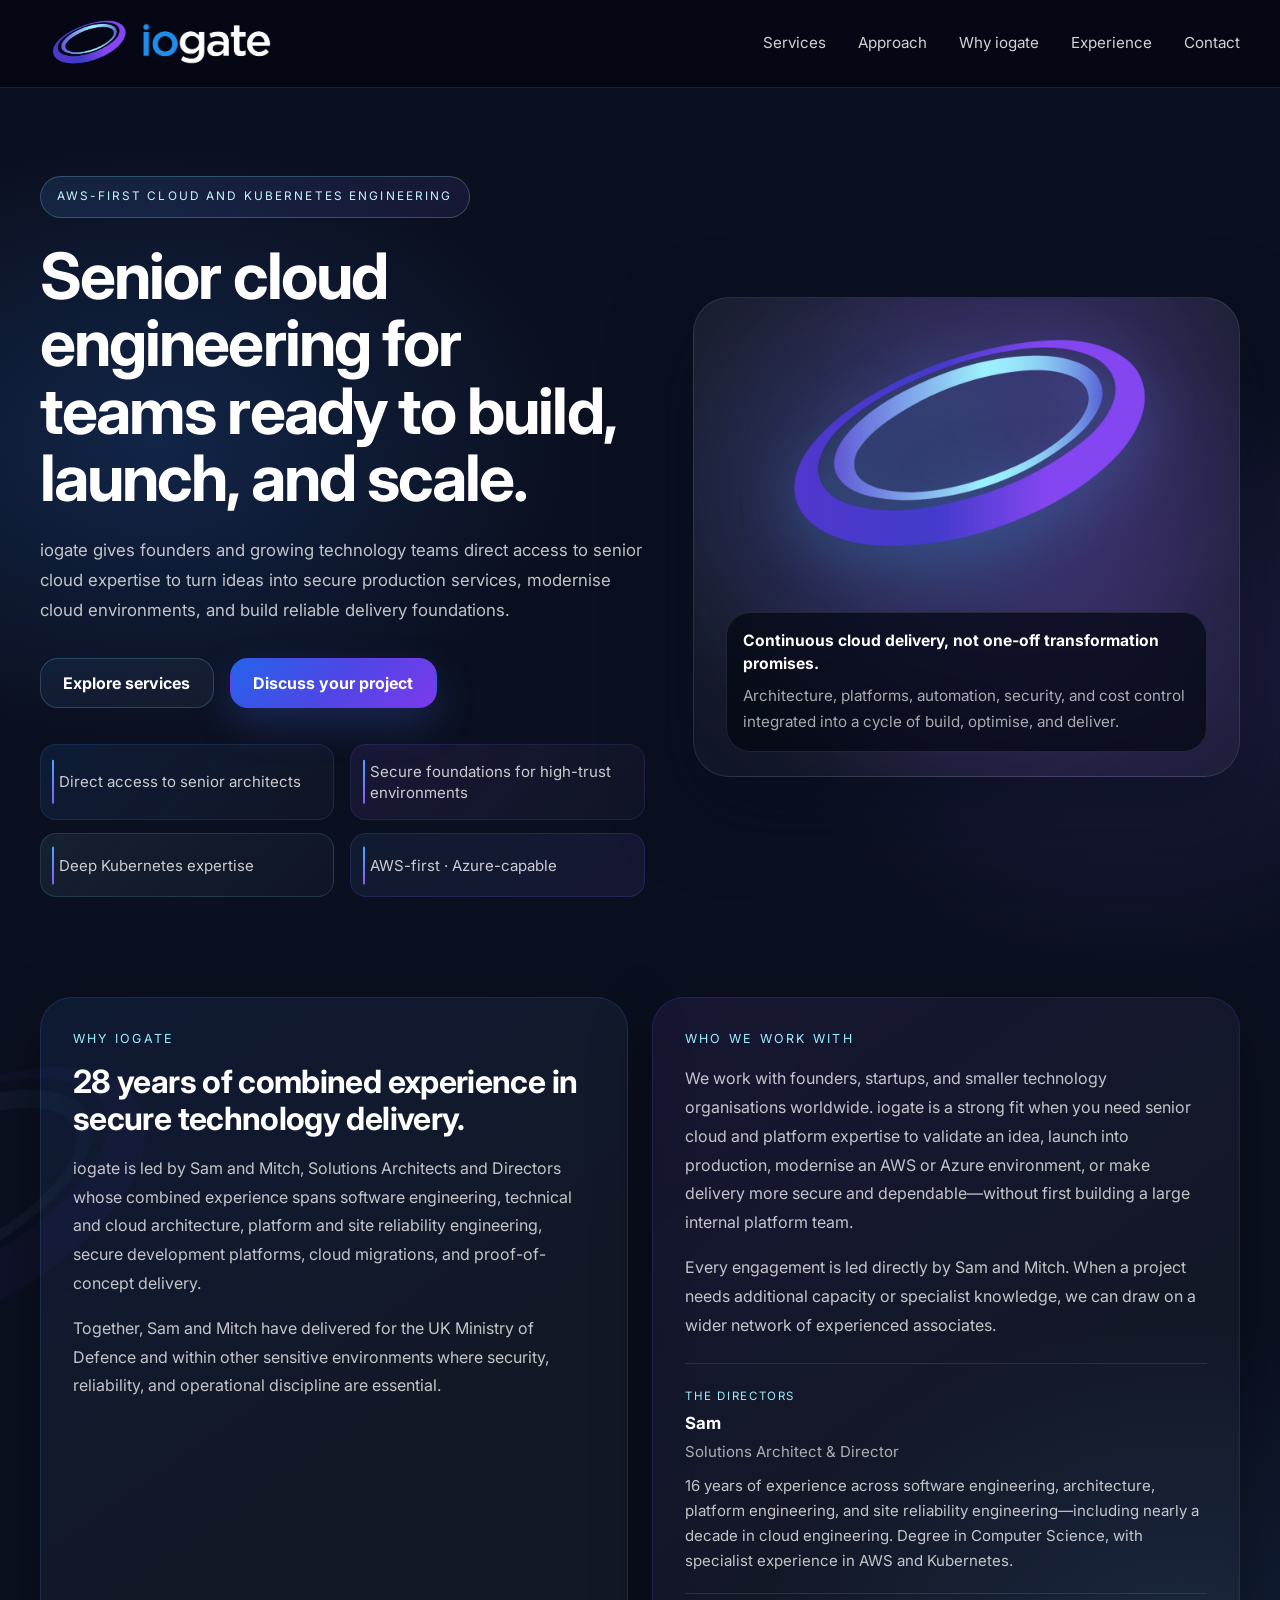
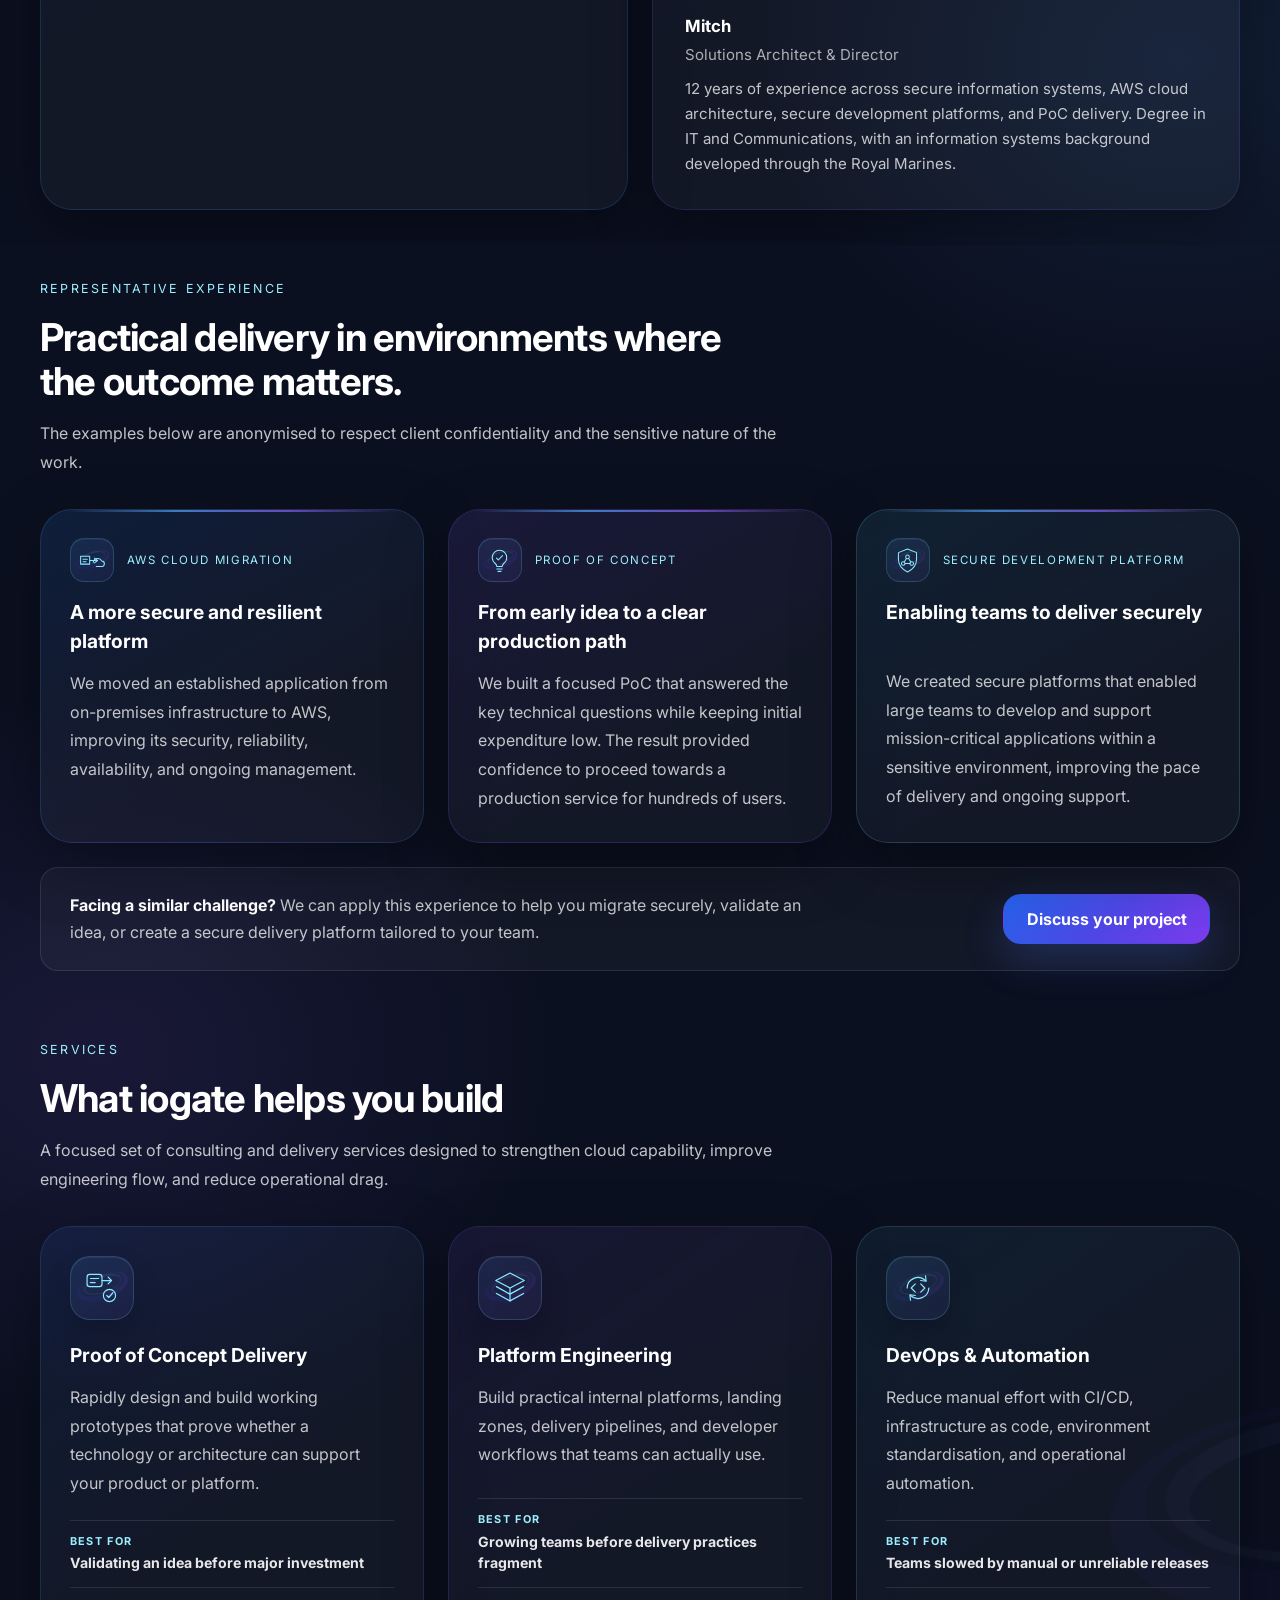
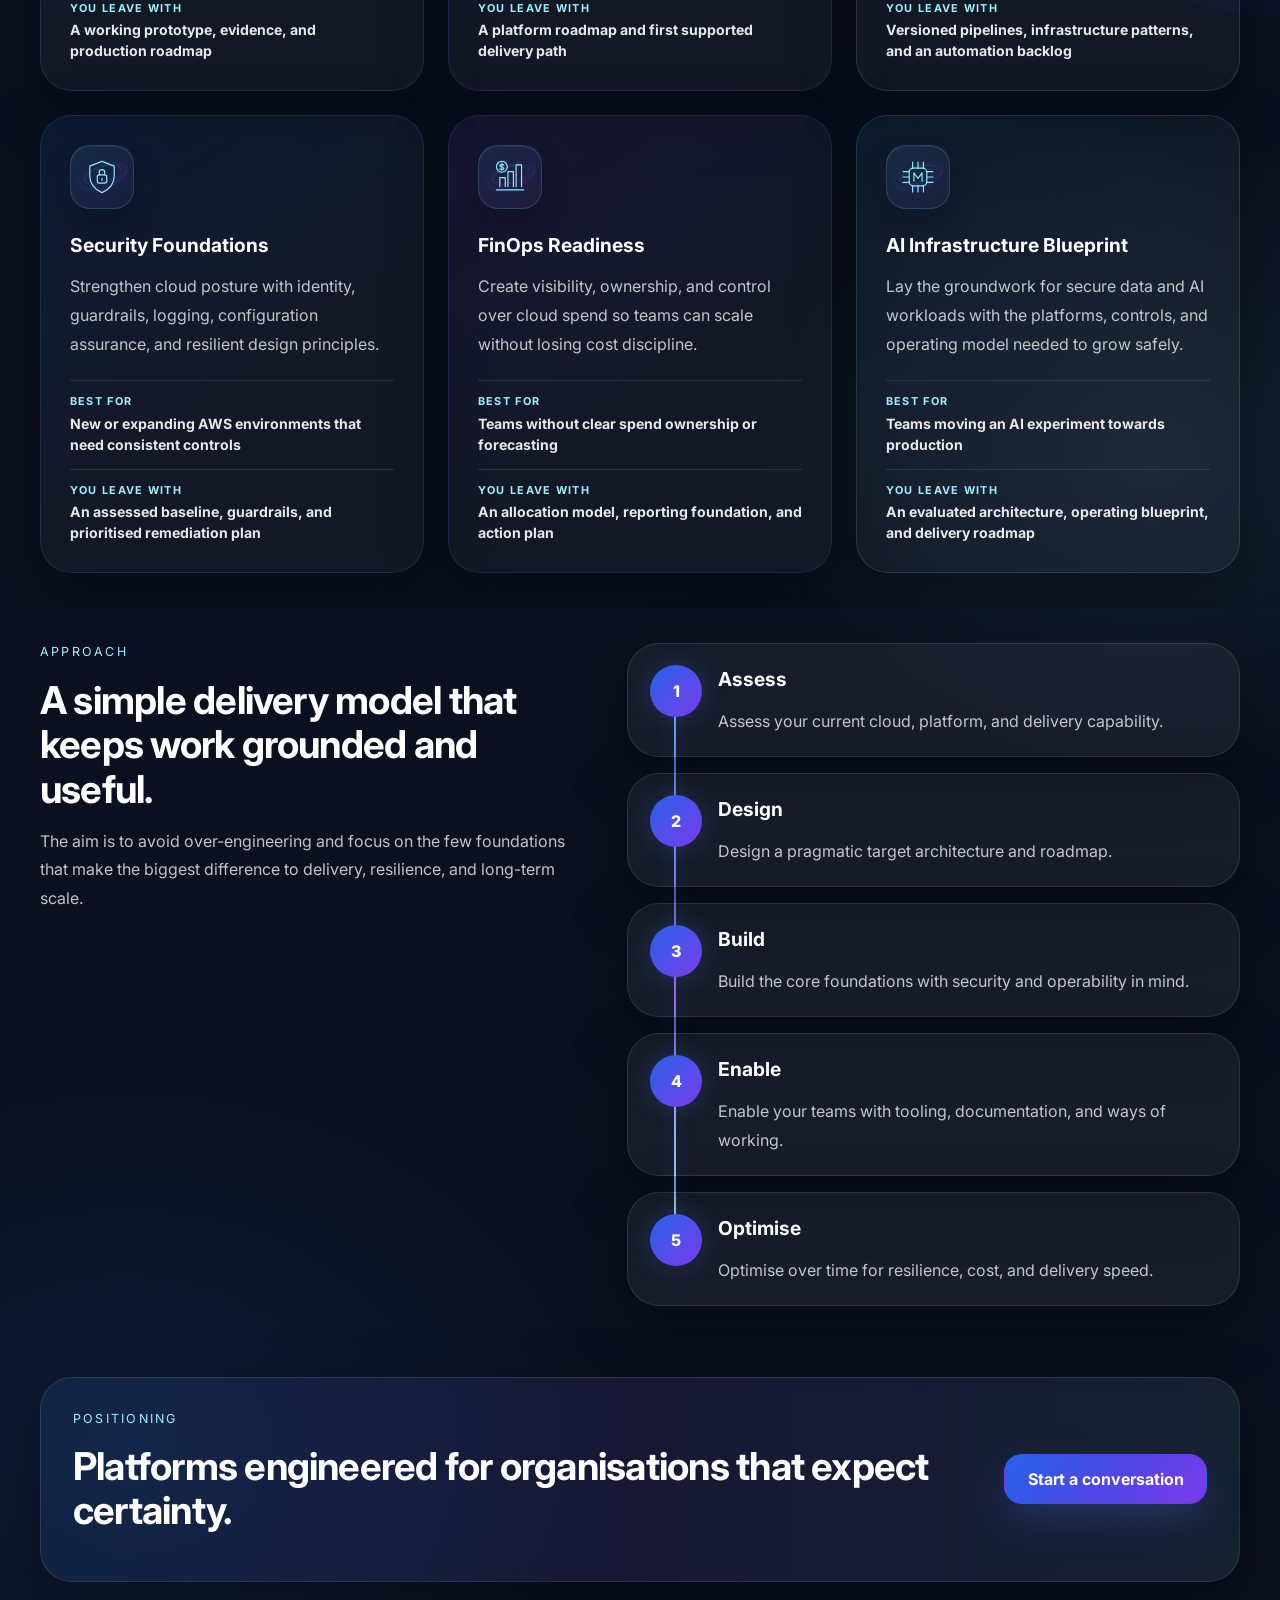
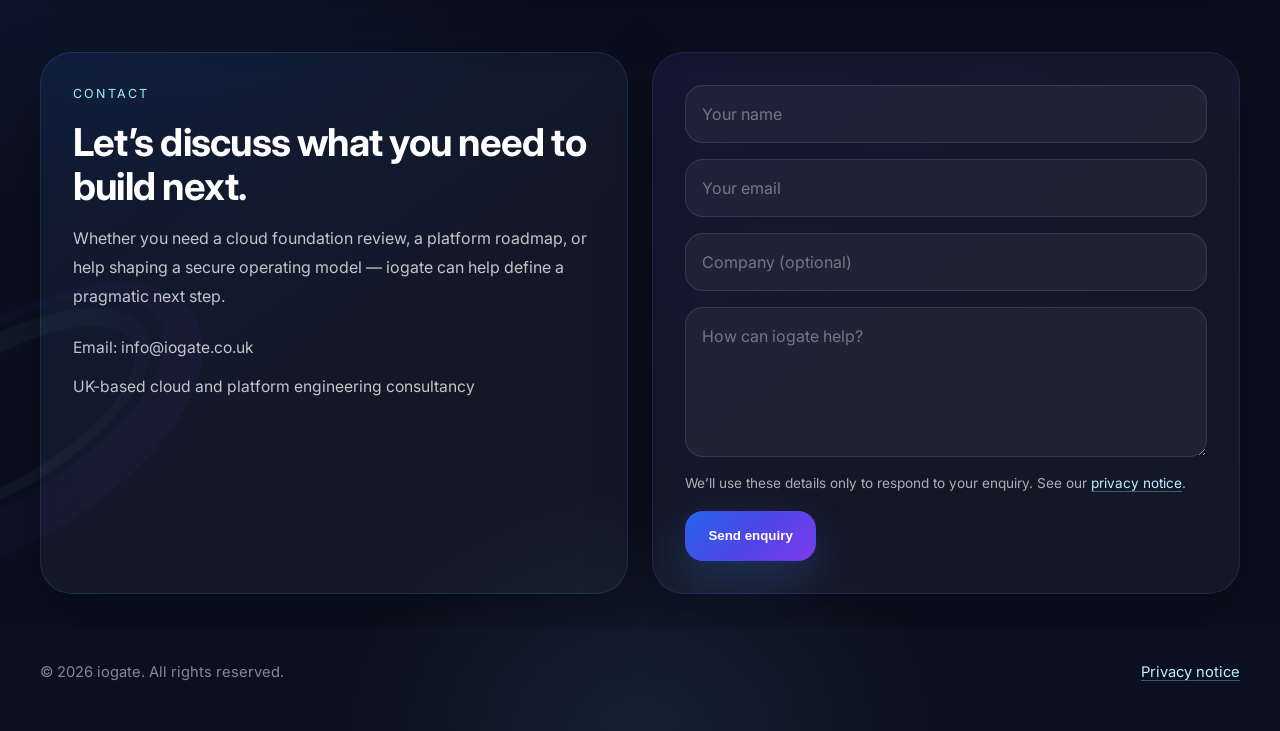
==== commit ae08841b: "Added new version of styles.css to articles/devops-and-automation.html and articles/platform-enginee" ====
--- a/index.html
+++ b/index.html
@@ -8,14 +8,21 @@
     name="description"
     content="Senior AWS, Kubernetes, and platform engineering for founders and growing technology teams building, launching, or scaling secure services."
   />
-  <link rel="stylesheet" href="styles.css?v=13" />
+  <link rel="canonical" href="https://iogate-engineering.github.io/" />
+  <meta property="og:title" content="iogate | AWS and Kubernetes Engineering for Growing Teams" />
+  <meta property="og:description" content="Senior AWS, Kubernetes, and platform engineering for founders and growing technology teams." />
+  <meta property="og:type" content="website" />
+  <meta property="og:url" content="https://iogate-engineering.github.io/" />
+  <meta property="og:image" content="https://iogate-engineering.github.io/images/iogate-logo.png" />
+  <meta property="og:image:alt" content="iogate" />
+  <meta name="twitter:card" content="summary_large_image" />
+  <link rel="stylesheet" href="styles.css?v=23" />
 
   <!-- Inter font -->
   <link rel="preconnect" href="https://fonts.bunny.net" />
   <link rel="stylesheet" href="https://fonts.bunny.net/css?family=inter:400,700,800" />
 
   <!-- Favicons -->
-  <link rel="icon" type="image/svg+xml" href="/images/favicon/favicon.svg">
   <link rel="icon" type="image/png" sizes="96x96" href="/images/favicon/favicon-96x96.png">
   <link rel="icon" href="/images/favicon/favicon.ico">
 
@@ -24,8 +31,20 @@
 
   <!-- Manifest -->
   <link rel="manifest" href="/images/favicon/site.webmanifest">
+  <script type="application/ld+json">
+    {
+      "@context": "https://schema.org",
+      "@type": "ProfessionalService",
+      "name": "iogate",
+      "url": "https://iogate-engineering.github.io/",
+      "email": "info@iogate.co.uk",
+      "description": "Senior AWS, Kubernetes, and platform engineering for founders and growing technology teams.",
+      "areaServed": "Worldwide",
+      "knowsAbout": ["AWS", "Kubernetes", "Platform engineering", "DevOps", "Cloud security", "FinOps"]
+    }
+  </script>
 </head>
-<body>
+<body id="top">
   <header class="site-header">
     <div class="container header-inner">
     <a class="brand" href="#top" aria-label="iogate home">
@@ -47,7 +66,7 @@
     </div>
   </header>
 
-  <main id="top">
+  <main>
     <section class="hero">
       <div class="container hero-grid">
         <div class="hero-copy">
@@ -58,8 +77,8 @@
             to turn ideas into secure production services, modernise cloud environments, and build reliable delivery foundations.
           </p>
           <div class="button-row">
-            <a class="button button-secondary" href="#services">Explore services</a>            
-            <a class="button button-primary" href="#contact">Book a discovery call</a>
+            <a class="button button-secondary" href="#services">Explore services</a>
+            <a class="button button-primary" href="#contact">Discuss your project</a>
           </div>
           <div class="trust-grid">
             <div class="trust-card">Direct access to senior architects</div>
@@ -91,7 +110,7 @@
           <p class="panel-followup">Together, Sam and Mitch have delivered for the UK Ministry of Defence and within other sensitive environments where security, reliability, and operational discipline are essential.</p>
         </div>
         <div class="panel">
-          <div class="kicker">Who we work with</div>          
+          <div class="kicker">Who we work with</div>
           <p>We work with founders, startups, and smaller technology organisations worldwide. iogate is a strong fit when you need senior cloud and platform expertise to validate an idea, launch into production, modernise an AWS or Azure environment, or make delivery more secure and dependable—without first building a large internal platform team.</p>
           <p class="panel-followup">Every engagement is led directly by Sam and Mitch. When a project needs additional capacity or specialist knowledge, we can draw on a wider network of experienced associates.</p>
           <div class="founder-meta">
@@ -110,9 +129,6 @@
             </div>
           </div>
         </div>
-        <!-- <div class="panel">
-          <p>The focus is on practical foundations that teams can own, support, and extend over time.</p>
-        </div> -->
       </div>
     </section>
 
@@ -204,6 +220,10 @@
               </div>
               <h3>Proof of Concept Delivery</h3>
               <p>Rapidly design and build working prototypes that prove whether a technology or architecture can support your product or platform.</p>
+              <div class="service-offer">
+                <div><span>Best for</span><strong>Validating an idea before major investment</strong></div>
+                <div><span>You leave with</span><strong>A working prototype, evidence, and production roadmap</strong></div>
+              </div>
             </article>
           </a>
           <a href="articles/platform-engineering.html" class="service-card-link">
@@ -217,6 +237,10 @@
               </div>
               <h3>Platform Engineering</h3>
               <p>Build practical internal platforms, landing zones, delivery pipelines, and developer workflows that teams can actually use.</p>
+              <div class="service-offer">
+                <div><span>Best for</span><strong>Growing teams before delivery practices fragment</strong></div>
+                <div><span>You leave with</span><strong>A platform roadmap and first supported delivery path</strong></div>
+              </div>
             </article>
           </a>
           <a href="articles/devops-and-automation.html" class="service-card-link">
@@ -230,6 +254,10 @@
               </div>
               <h3>DevOps &amp; Automation</h3>
               <p>Reduce manual effort with CI/CD, infrastructure as code, environment standardisation, and operational automation.</p>
+              <div class="service-offer">
+                <div><span>Best for</span><strong>Teams slowed by manual or unreliable releases</strong></div>
+                <div><span>You leave with</span><strong>Versioned pipelines, infrastructure patterns, and an automation backlog</strong></div>
+              </div>
             </article>
           </a>
           <a href="articles/security-foundations.html" class="service-card-link">
@@ -243,6 +271,10 @@
               </div>
               <h3>Security Foundations</h3>
               <p>Strengthen cloud posture with identity, guardrails, logging, configuration assurance, and resilient design principles.</p>
+              <div class="service-offer">
+                <div><span>Best for</span><strong>New or expanding AWS environments that need consistent controls</strong></div>
+                <div><span>You leave with</span><strong>An assessed baseline, guardrails, and prioritised remediation plan</strong></div>
+              </div>
             </article>
           </a>
           <a href="articles/finops-readiness.html" class="service-card-link">
@@ -256,6 +288,10 @@
               </div>
               <h3>FinOps Readiness</h3>
               <p>Create visibility, ownership, and control over cloud spend so teams can scale without losing cost discipline.</p>
+              <div class="service-offer">
+                <div><span>Best for</span><strong>Teams without clear spend ownership or forecasting</strong></div>
+                <div><span>You leave with</span><strong>An allocation model, reporting foundation, and action plan</strong></div>
+              </div>
             </article>
           </a>
           <a href="articles/ai-infrastructure-blueprint.html" class="service-card-link">
@@ -268,6 +304,10 @@
               </div>
               <h3>AI Infrastructure Blueprint</h3>
               <p>Lay the groundwork for secure data and AI workloads with the platforms, controls, and operating model needed to grow safely.</p>
+              <div class="service-offer">
+                <div><span>Best for</span><strong>Teams moving an AI experiment towards production</strong></div>
+                <div><span>You leave with</span><strong>An evaluated architecture, operating blueprint, and delivery roadmap</strong></div>
+              </div>
             </article>
           </a>
         </div>
@@ -352,16 +392,19 @@
         </div>
 
         <div class="form-panel">
-          <form class="form-grid" action="https://formspree.io/f/meevdgod" method="POST">
+          <form class="form-grid" action="https://formspree.io/f/meevdgod" method="POST" id="contactForm" aria-describedby="form-privacy">
             <label for="field-name" class="sr-only">Your name</label>
-            <input id="field-name" type="text" name="name" placeholder="Your name" />
+            <input id="field-name" type="text" name="name" placeholder="Your name" autocomplete="name" required />
             <label for="field-email" class="sr-only">Your email</label>
-            <input id="field-email" type="email" name="email" placeholder="Your email" />
+            <input id="field-email" type="email" name="email" placeholder="Your email" autocomplete="email" required />
             <label for="field-company" class="sr-only">Company</label>
-            <input id="field-company" type="text" name="company" placeholder="Company" />
+            <input id="field-company" type="text" name="company" placeholder="Company (optional)" autocomplete="organization" />
             <label for="field-message" class="sr-only">How can iogate help?</label>
-            <textarea id="field-message" name="message" placeholder="How can iogate help?"></textarea>
-            <button class="button button-primary" type="submit">Send enquiry</button>
+            <textarea id="field-message" name="message" placeholder="How can iogate help?" required></textarea>
+            <input class="form-honeypot" type="text" name="_gotcha" tabindex="-1" autocomplete="off" aria-hidden="true" />
+            <p class="form-privacy" id="form-privacy">We’ll use these details only to respond to your enquiry. See our <a href="privacy.html">privacy notice</a>.</p>
+            <button class="button button-primary" type="submit" id="formSubmit">Send enquiry</button>
+            <p class="form-status" id="formStatus" role="status" aria-live="polite"></p>
           </form>
         </div>
       </div>
@@ -369,31 +412,12 @@
   </main>
 
   <footer class="footer">
-    <div class="container">© <span id="year"></span> iogate. All rights reserved.</div>
+    <div class="container footer-inner">
+      <span>© <span id="year"></span> iogate. All rights reserved.</span>
+      <a href="privacy.html">Privacy notice</a>
+    </div>
   </footer>
 
-  <script>
-    const menuToggle = document.getElementById('menuToggle');
-    const siteNav = document.getElementById('site-nav');
-    const year = document.getElementById('year');
-
-    if (year) {
-      year.textContent = new Date().getFullYear();
-    }
-
-    if (menuToggle && siteNav) {
-      menuToggle.addEventListener('click', function () {
-        const isOpen = siteNav.classList.toggle('open');
-        menuToggle.setAttribute('aria-expanded', String(isOpen));
-      });
-
-      siteNav.querySelectorAll('a').forEach(function (link) {
-        link.addEventListener('click', function () {
-          siteNav.classList.remove('open');
-          menuToggle.setAttribute('aria-expanded', 'false');
-        });
-      });
-    }
-  </script>
+  <script src="site.js?v=1" defer></script>
 </body>
 </html>
--- a/styles.css
+++ b/styles.css
@@ -39,12 +39,17 @@
 }
 
 html {
+  max-width: 100%;
+  overflow-x: hidden;
+  overscroll-behavior-x: none;
   scroll-behavior: smooth;
 }
 
 body {
   margin: 0;
+  max-width: 100%;
   overflow-x: hidden;
+  overscroll-behavior-x: none;
   font-family: Inter, ui-sans-serif, system-ui, -apple-system, BlinkMacSystemFont, "Segoe UI", sans-serif;
   line-height: 1.5;
   color: var(--text);
@@ -71,6 +76,14 @@
   text-decoration: none;
 }
 
+a:focus-visible,
+button:focus-visible,
+input:focus-visible,
+textarea:focus-visible {
+  outline: 3px solid var(--cyan);
+  outline-offset: 3px;
+}
+
 img {
   display: block;
   max-width: 100%;
@@ -115,13 +128,6 @@
 .brand-text-img {
   width: auto;
   height: 44px;
-}
-
-.brand-logo {
-  display: block;
-  width: auto;
-  height: 72px;
-  filter: drop-shadow(0 8px 20px rgba(78, 163, 255, 0.25));
 }
 
 .nav {
@@ -372,6 +378,13 @@
   padding: 2.2rem 0;
 }
 
+#about,
+#services,
+#contact {
+  overflow: hidden;
+  overflow: clip;
+}
+
 section.section > .container {
   position: relative;
   z-index: 1;
@@ -415,6 +428,14 @@
   scroll-margin-top: 7.5rem;
 }
 
+#services {
+  scroll-margin-top: 3.25rem;
+}
+
+#contact {
+  scroll-margin-top: 1.25rem;
+}
+
 .section-intro {
   max-width: 46rem;
   margin-bottom: 2rem;
@@ -444,19 +465,12 @@
 .experience-card p,
 .step p,
 .contact-panel p,
-.contact-meta,
-.positioning p {
+.contact-meta {
   color: var(--muted);
   line-height: 1.8;
 }
 
 /* Grid layouts */
-.panel-grid-3 {
-  display: grid;
-  grid-template-columns: 1.1fr 1fr 1fr;
-  gap: 1.5rem;
-}
-
 .panel-grid-2 {
   display: grid;
   grid-template-columns: 1fr 1fr;
@@ -660,6 +674,8 @@
 
 .service-card {
   position: relative;
+  display: flex;
+  flex-direction: column;
   overflow: hidden;
   padding: 1.8rem;
   transition: transform 0.18s ease, background 0.18s ease;
@@ -758,6 +774,34 @@
   font-size: 1.2rem;
 }
 
+.service-offer {
+  display: grid;
+  gap: 0.85rem;
+  margin-top: auto;
+  padding-top: 1.35rem;
+}
+
+.service-offer div {
+  display: grid;
+  gap: 0.2rem;
+  padding-top: 0.75rem;
+  border-top: 1px solid var(--border);
+}
+
+.service-offer span {
+  color: #9defff;
+  font-size: 0.68rem;
+  font-weight: 700;
+  letter-spacing: 0.12em;
+  text-transform: uppercase;
+}
+
+.service-offer strong {
+  color: rgba(255, 255, 255, 0.9);
+  font-size: 0.88rem;
+  line-height: 1.5;
+}
+
 .approach-grid {
   display: grid;
   grid-template-columns: 0.95fr 1.05fr;
@@ -849,6 +893,7 @@
 }
 
 .form-grid {
+  position: relative;
   display: grid;
   gap: 1rem;
 }
@@ -876,12 +921,90 @@
   box-shadow: 0 0 0 4px rgba(78, 163, 255, 0.08);
 }
 
+input:focus-visible,
+textarea:focus-visible {
+  outline: 3px solid var(--cyan);
+  outline-offset: 2px;
+}
+
 textarea {
   min-height: 150px;
   resize: vertical;
 }
 
+.form-honeypot {
+  position: absolute;
+  top: 0;
+  left: 0;
+  width: 1px;
+  height: 1px;
+  padding: 0;
+  margin: 0;
+  overflow: hidden;
+  clip: rect(0, 0, 0, 0);
+  clip-path: inset(50%);
+  white-space: nowrap;
+  border: 0;
+}
+
+@supports (overflow: clip) {
+  html,
+  body {
+    overflow-x: clip;
+  }
+}
+
+.form-privacy,
+.form-status {
+  color: var(--muted-2);
+  font-size: 0.85rem;
+  line-height: 1.6;
+}
+
+.form-privacy a,
+.form-status a,
+.footer a {
+  color: #bfefff;
+  text-decoration: underline;
+  text-decoration-color: rgba(139, 233, 255, 0.35);
+  text-underline-offset: 3px;
+}
+
+.form-status:empty {
+  display: none;
+}
+
+.form-status.is-success {
+  color: #a7f3d0;
+}
+
+.form-status.is-error {
+  color: #fecaca;
+}
+
+.button:disabled {
+  cursor: wait;
+  opacity: 0.65;
+  transform: none;
+}
+
 /* Article body */
+.hero.article-hero {
+  padding: 4rem 0 2rem;
+}
+
+.article-hero h1 {
+  max-width: 24ch;
+}
+
+.article-lede {
+  max-width: 60ch;
+  margin-top: 1.5rem;
+  color: var(--muted);
+  font-size: 1.05rem;
+  line-height: 1.8;
+}
+
 .article-body {
   max-width: 54rem;
   color: var(--muted);
@@ -903,6 +1026,7 @@
   margin-top: 0;
   padding-top: 0;
   border-top: none;
+  text-align: center;
 }
 
 .article-body h3 {
@@ -937,6 +1061,76 @@
 
 .article-body a:hover {
   text-decoration-color: var(--blue);
+}
+
+.poc-example-grid {
+  display: grid;
+  grid-template-columns: repeat(3, minmax(0, 1fr));
+  gap: 1rem;
+  margin-bottom: 2.5rem;
+}
+
+.poc-example-card {
+  display: flex;
+  flex-direction: column;
+  padding: 1.4rem;
+  border: 1px solid var(--border);
+  border-radius: var(--radius-sm);
+  background: linear-gradient(150deg, rgba(49, 133, 252, 0.1), rgba(139, 92, 246, 0.07) 55%, rgba(255, 255, 255, 0.035));
+  box-shadow: var(--shadow);
+}
+
+.poc-example-card h3 {
+  margin: 0 0 0.8rem;
+}
+
+.poc-example-card p {
+  flex: 1;
+  margin-bottom: 1.25rem;
+  font-size: 0.98rem;
+  line-height: 1.7;
+}
+
+.poc-example-card a {
+  display: inline-flex;
+  align-items: center;
+  gap: 0.4rem;
+  font-size: 0.92rem;
+  font-weight: 700;
+}
+
+.poc-example-label {
+  margin-bottom: 0.75rem;
+  color: #9defff;
+  font-size: 0.7rem;
+  font-weight: 700;
+  letter-spacing: 0.14em;
+  text-transform: uppercase;
+}
+
+.article-cta {
+  margin-top: 3rem;
+  padding: 1.75rem;
+  border: 1px solid rgba(139, 233, 255, 0.16);
+  border-radius: var(--radius-sm);
+  background: linear-gradient(135deg, rgba(49, 133, 252, 0.1), rgba(139, 92, 246, 0.08), rgba(255, 255, 255, 0.035));
+  box-shadow: var(--shadow);
+}
+
+.article-cta h3 {
+  margin: 0 0 0.75rem;
+}
+
+.article-cta p {
+  margin-bottom: 1.25rem;
+}
+
+.article-cta .button {
+  max-width: 100%;
+  color: #fff;
+  text-decoration: none;
+  text-align: center;
+  white-space: normal;
 }
 
 .article-img {
@@ -955,20 +1149,62 @@
   font-size: 0.92rem;
 }
 
+.footer-inner {
+  display: flex;
+  flex-wrap: wrap;
+  align-items: center;
+  justify-content: space-between;
+  gap: 0.75rem 1.5rem;
+}
+
+.privacy-page {
+  max-width: 48rem;
+}
+
+.privacy-page h1 {
+  max-width: none;
+}
+
+.privacy-page h2 {
+  margin: 2.5rem 0 0.9rem;
+  font-size: clamp(1.45rem, 3vw, 2rem);
+}
+
+.privacy-page p {
+  color: var(--muted);
+  line-height: 1.8;
+}
+
+.privacy-page p {
+  margin-bottom: 1.25rem;
+}
+
+.privacy-page a {
+  color: var(--cyan);
+  text-decoration: underline;
+  text-underline-offset: 3px;
+}
+
 /* Tablet and down */
 @media (max-width: 980px) {
   .hero-grid,
-  .panel-grid-3,
   .panel-grid-2,
-  .services-grid,
-  .experience-grid,
   .approach-grid,
   .contact-grid {
     grid-template-columns: 1fr;
   }
 
+  .services-grid,
+  .experience-grid {
+    grid-template-columns: repeat(2, minmax(0, 1fr));
+  }
+
+  .hero {
+    padding: 4.5rem 0 3rem;
+  }
+
   .visual-card {
-    min-height: 26rem;
+    min-height: 22rem;
   }
 
   .positioning {
@@ -984,15 +1220,14 @@
   .experience-card h3 {
     min-height: 0;
   }
+
+  .poc-example-grid {
+    grid-template-columns: repeat(2, minmax(0, 1fr));
+  }
 }
 
 /* Mobile */
 @media (max-width: 760px) {
-  .brand-logo {
-    height: 52px;
-    filter: drop-shadow(0 8px 20px rgba(78, 163, 255, 0.25));
-  }
-
   .brand-icon-img {
     height: 46px;
     margin-right: -12px;
@@ -1026,16 +1261,11 @@
   }
 
   .hero {
-    padding-top: 4rem;
+    padding: 3.25rem 0 2.5rem;
   }
 
   .button-row {
     flex-direction: column;
-    align-items: stretch;
-  }
-
-  .button {
-    width: fit-content;   /* 👈 override full width */
   }
 
   .trust-grid {
@@ -1043,7 +1273,7 @@
   }
 
   .visual-card {
-    min-height: 26rem;
+    min-height: 20rem;
   }
 
   .visual-brand-mark {
@@ -1074,6 +1304,29 @@
     bottom: 1rem;
     padding: 1.15rem;
   }
+
+  .poc-example-grid {
+    grid-template-columns: 1fr;
+  }
+
+  .services-grid,
+  .experience-grid {
+    grid-template-columns: 1fr;
+  }
+
+  .panel,
+  .service-card,
+  .experience-card,
+  .contact-panel,
+  .form-panel,
+  .positioning {
+    padding: 1.4rem;
+  }
+
+  .footer-inner {
+    align-items: flex-start;
+    flex-direction: column;
+  }
 }
 
 @media (prefers-reduced-motion: reduce) {
